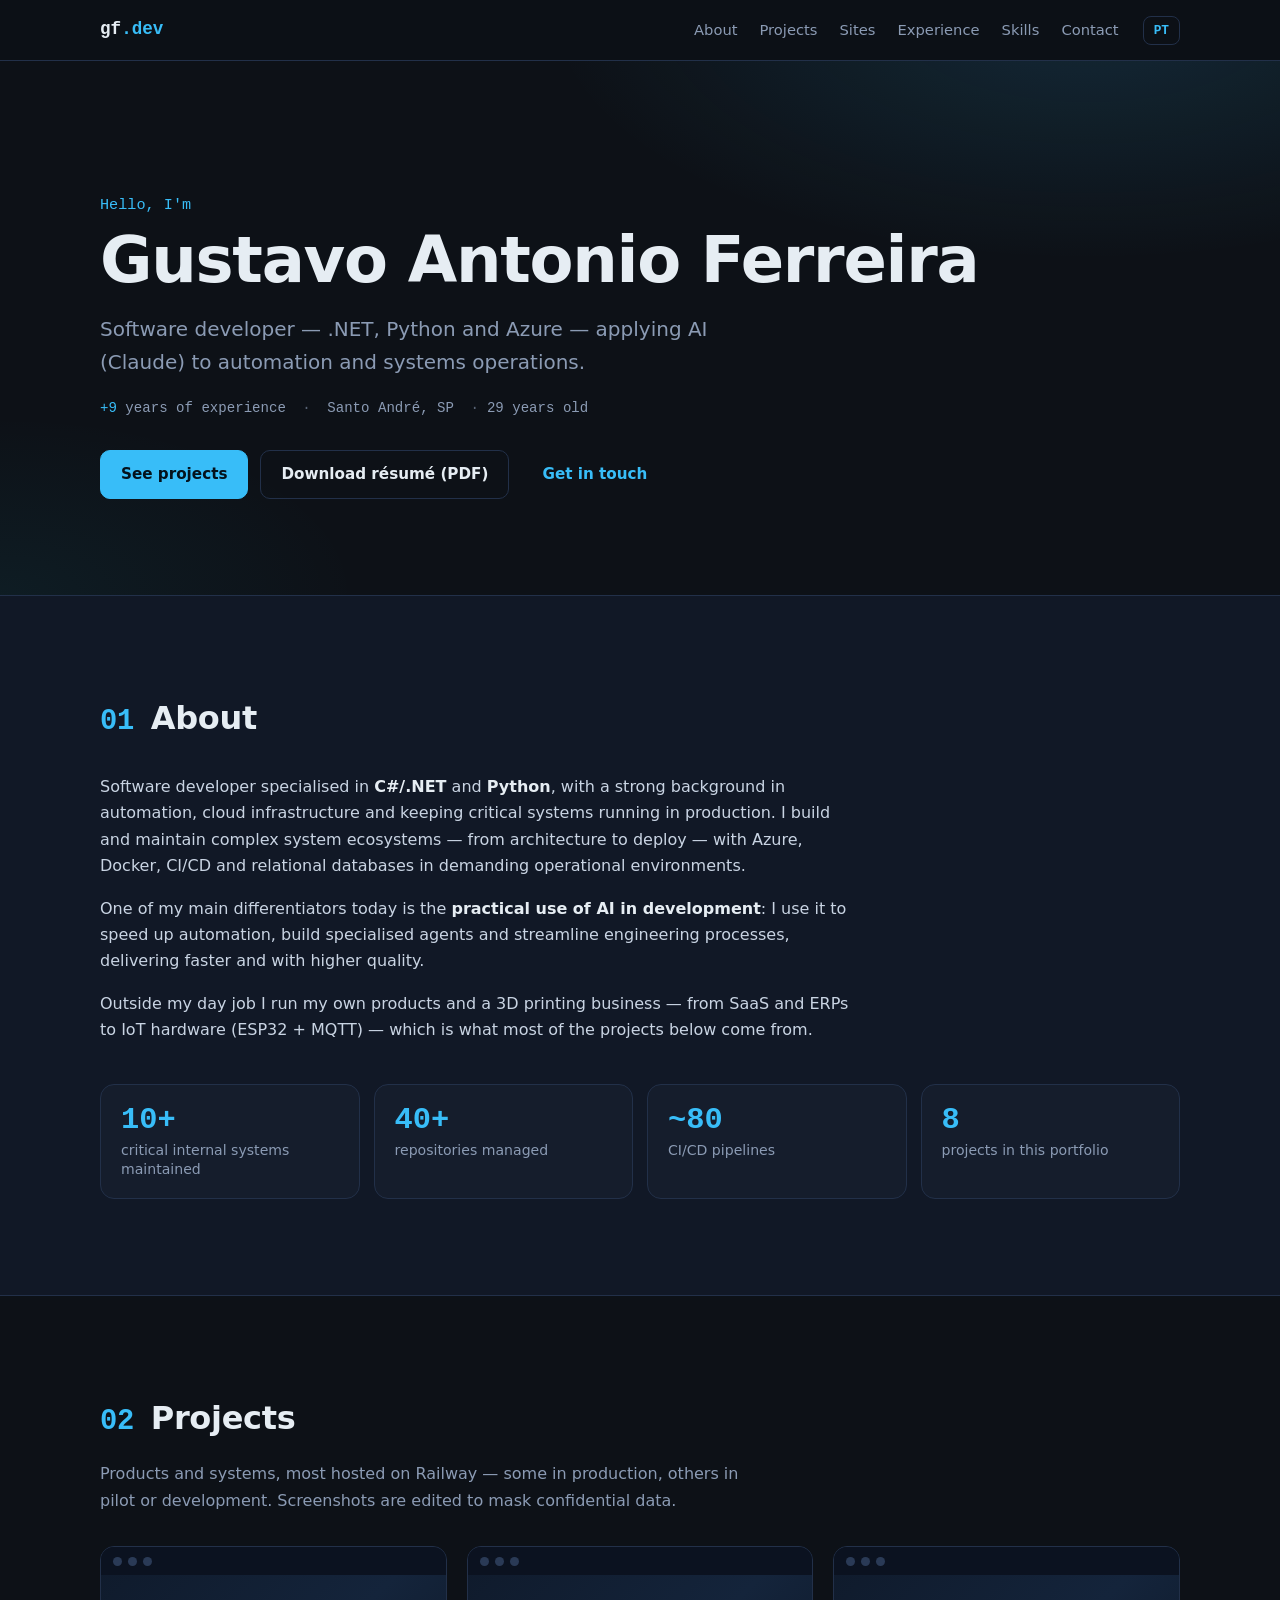
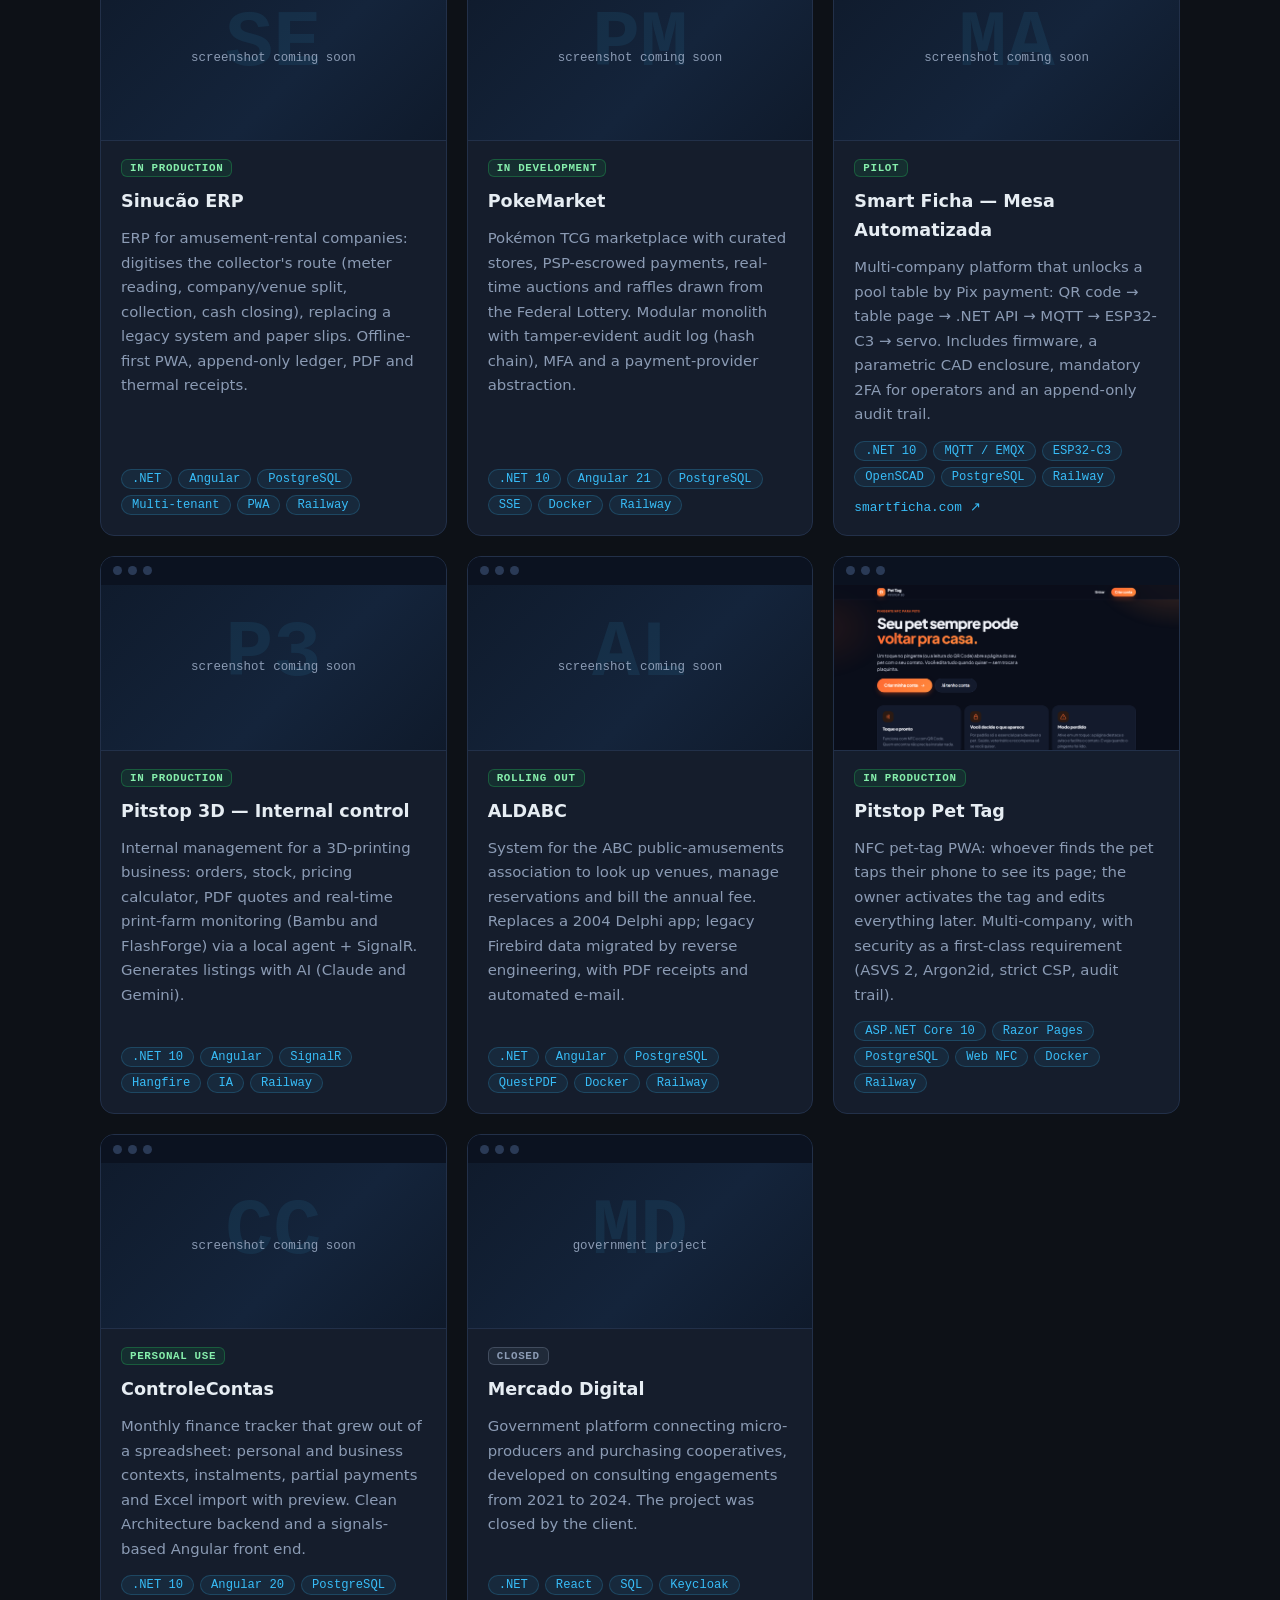
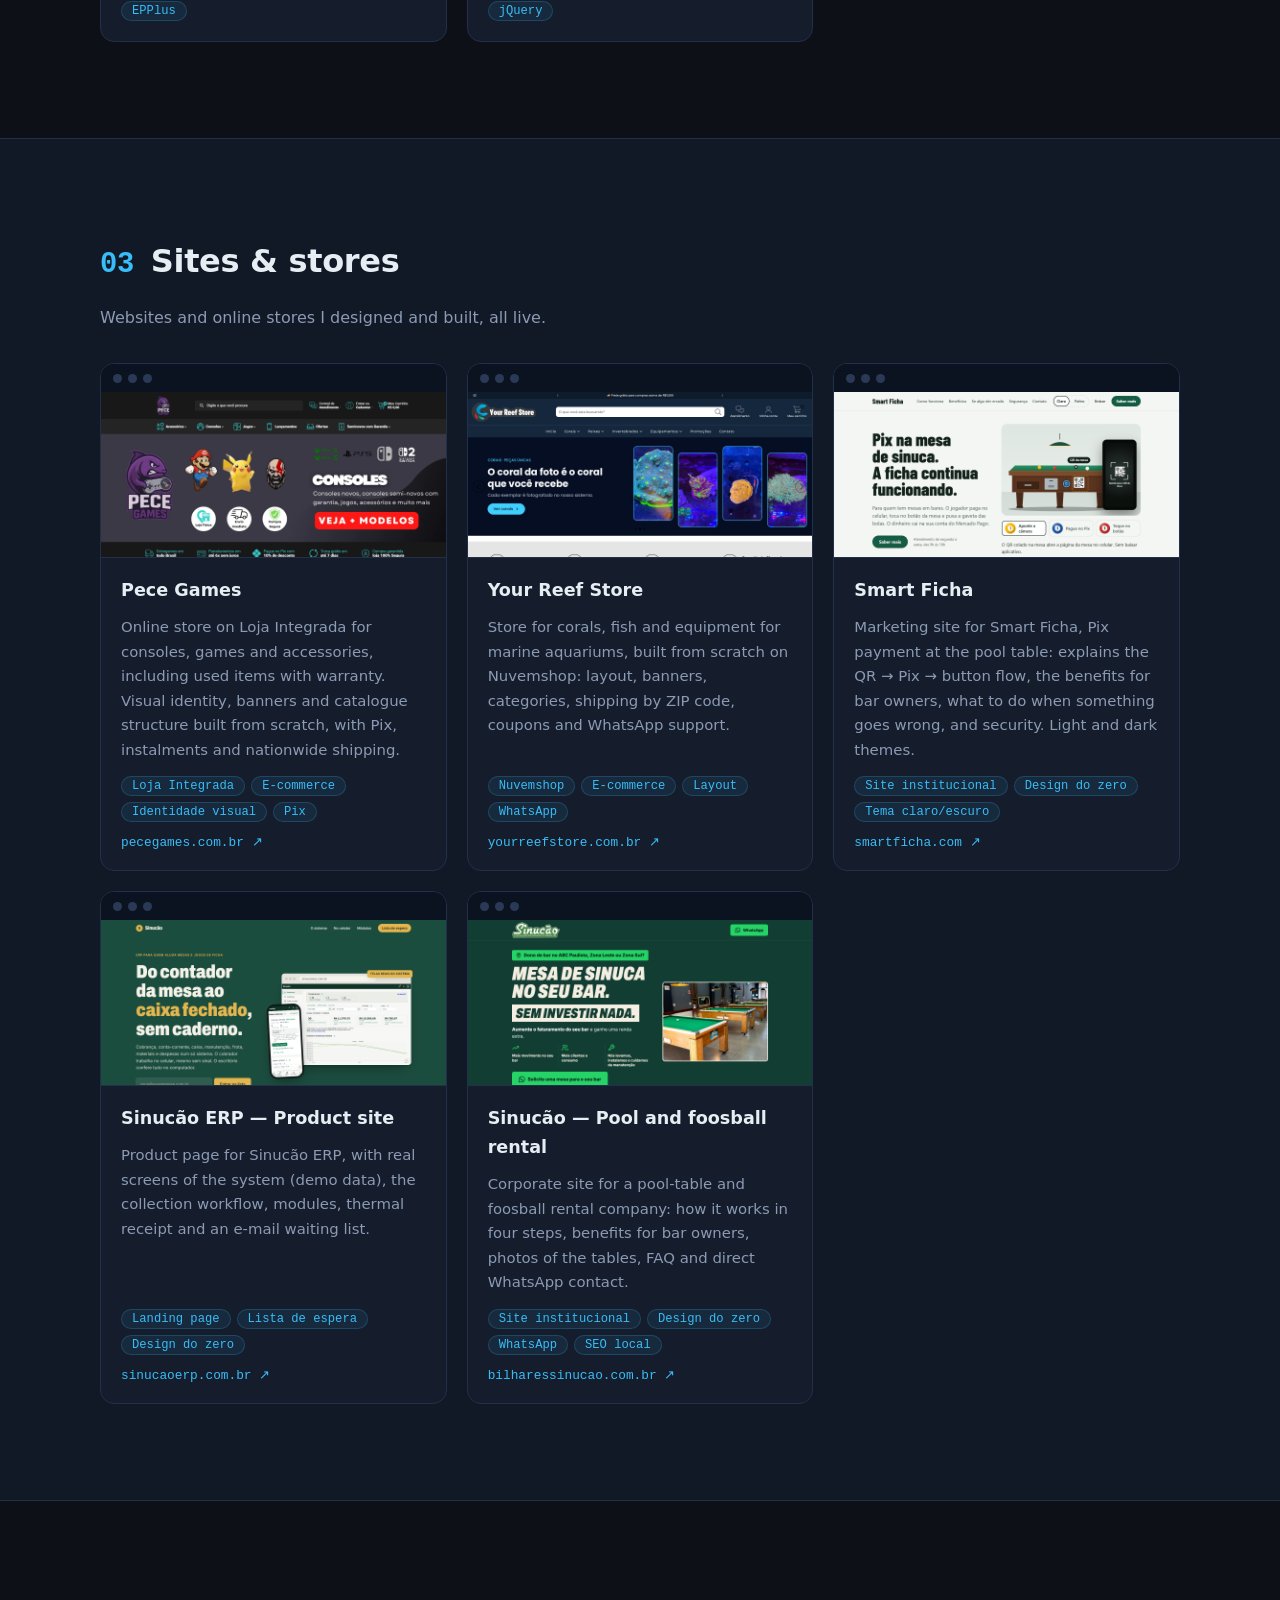
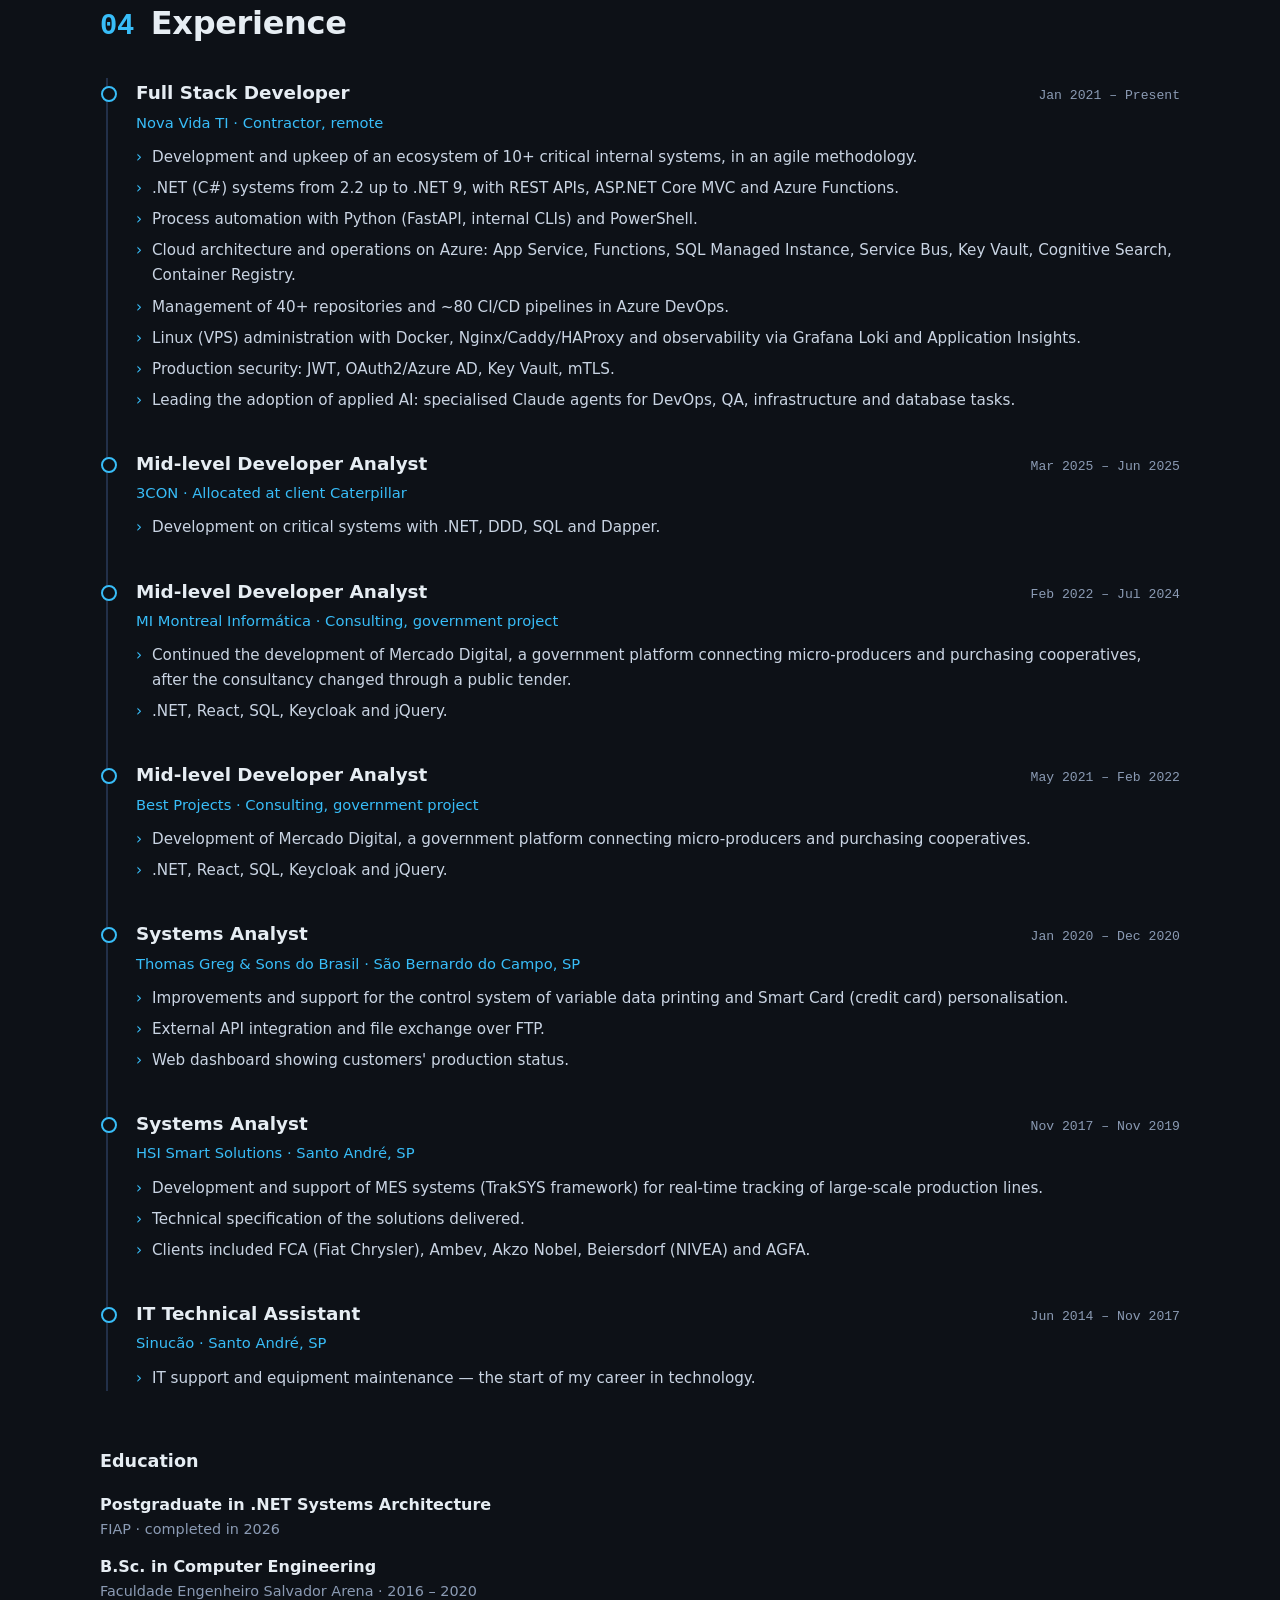
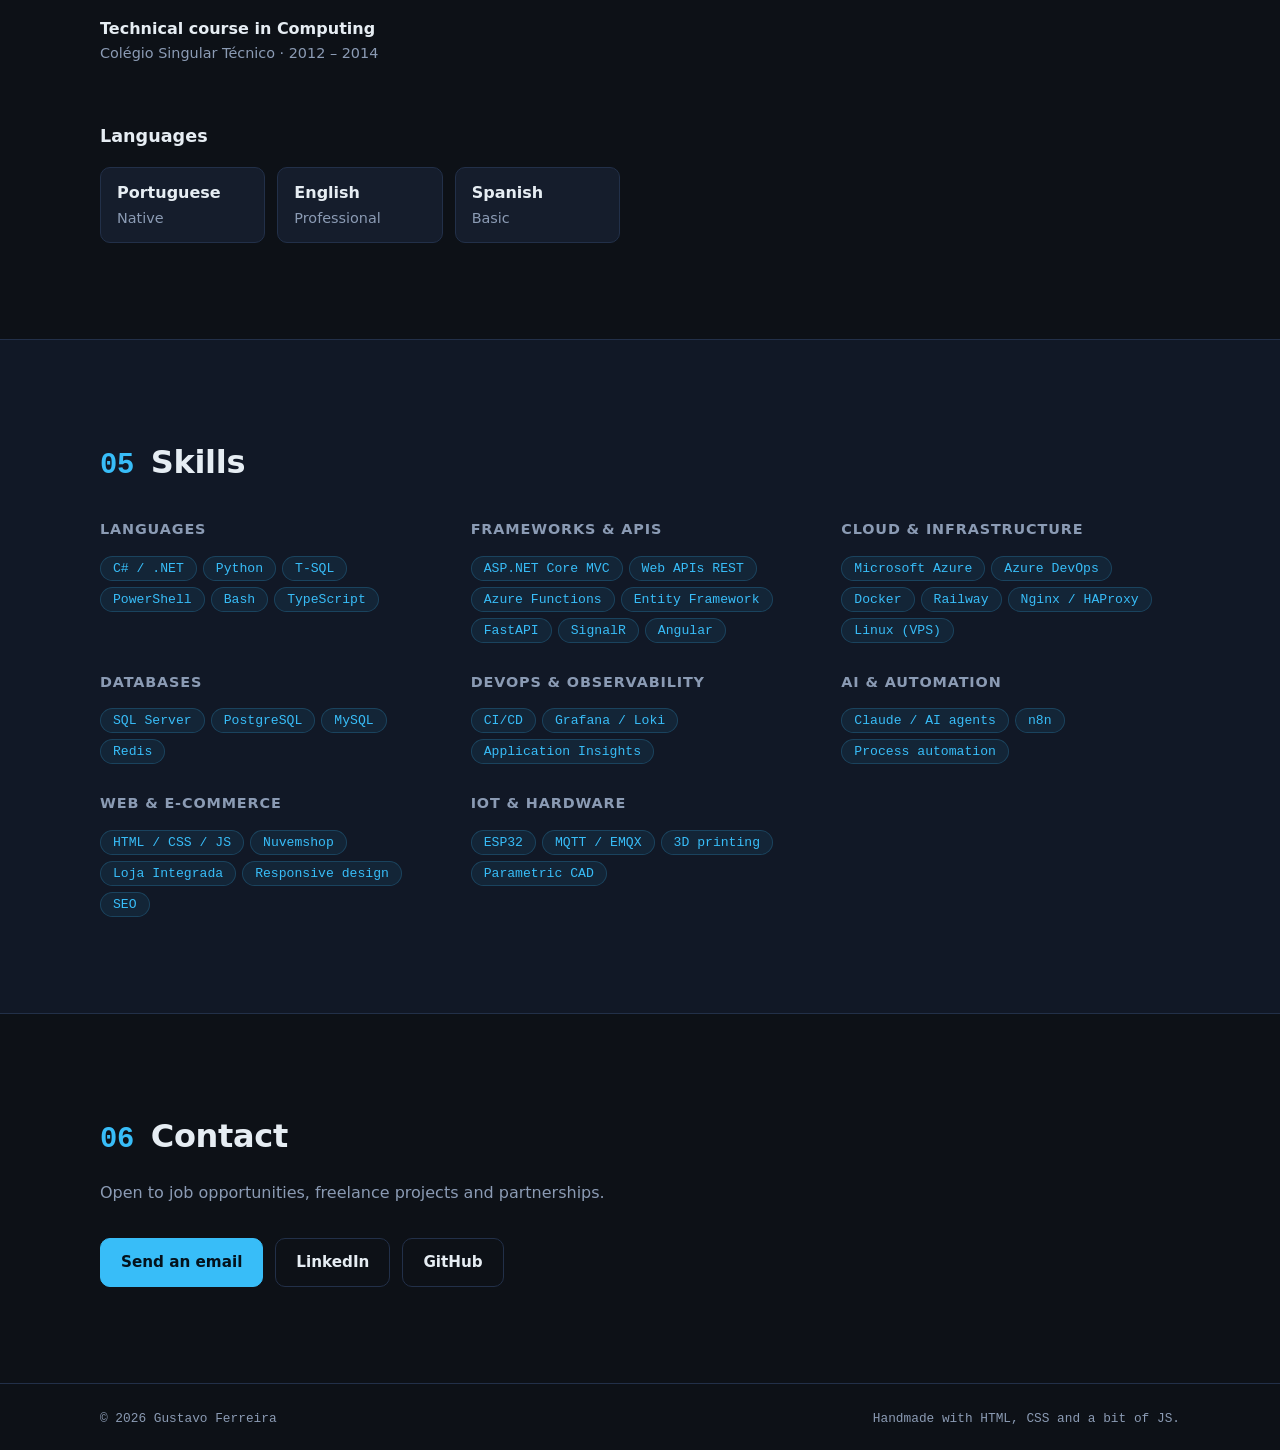
==== index.html @ bd2e569a "Site de portfólio e currículo (PT/EN) Single page estática (HTML+CSS+JS) com projetos, sites, experi" ====
<!doctype html>
<html lang="pt-BR">
<head>
  <meta charset="utf-8">
  <meta name="viewport" content="width=device-width, initial-scale=1">
  <title>Gustavo Ferreira — Desenvolvedor de Software</title>
  <meta name="description" content="Portfólio e currículo de Gustavo Ferreira, desenvolvedor de software .NET, Python e Azure, com IA aplicada à automação e operação de sistemas.">
  <meta property="og:title" content="Gustavo Ferreira — Desenvolvedor de Software">
  <meta property="og:description" content="Portfólio e currículo: .NET, Python, Azure e IA aplicada à automação.">
  <meta property="og:type" content="website">
  <meta name="theme-color" content="#0d1117">
  <link rel="icon" href="data:image/svg+xml,%3Csvg xmlns='http://www.w3.org/2000/svg' viewBox='0 0 64 64'%3E%3Crect width='64' height='64' rx='14' fill='%230d1117'/%3E%3Ctext x='32' y='43' font-family='monospace' font-size='30' font-weight='700' text-anchor='middle' fill='%2338bdf8'%3EGF%3C/text%3E%3C/svg%3E">
  <link rel="stylesheet" href="css/style.css">
</head>
<body>

<header class="nav">
  <div class="wrap nav__in">
    <a class="brand" href="#topo" aria-label="Gustavo Ferreira">gf<span>.dev</span></a>
    <nav class="nav__links" aria-label="Seções">
      <a href="#sobre" data-en="About">Sobre</a>
      <a href="#projetos" data-en="Projects">Projetos</a>
      <a href="#sites" data-en="Sites">Sites</a>
      <a href="#experiencia" data-en="Experience">Experiência</a>
      <a href="#skills">Skills</a>
      <a href="#contato" data-en="Contact">Contato</a>
    </nav>
    <button class="lang" id="langBtn" type="button" aria-label="Mudar idioma / Change language">EN</button>
  </div>
</header>

<main id="topo">

  <!-- HERO -->
  <section class="hero">
    <div class="wrap hero__in">
      <p class="eyebrow mono" data-en="Hello, I'm">Olá, eu sou</p>
      <h1>Gustavo Antonio Ferreira</h1>
      <p class="hero__role" data-en="Software developer — .NET, Python and Azure — applying AI (Claude) to automation and systems operations.">
        Desenvolvedor de software — .NET, Python e Azure — aplicando IA (Claude) em automação e operação de sistemas.
      </p>
      <p class="hero__meta mono">
        <span id="years">+9</span> <span data-en="years of experience">anos de experiência</span>
        <i>·</i> Santo André, SP
        <i class="age-sep" hidden>·</i><span id="age" hidden></span>
      </p>
      <div class="cta">
        <a class="btn btn--primary" href="#projetos" data-en="See projects">Ver projetos</a>
        <a class="btn" id="cvBtn" href="assets/cv/Curriculo_Gustavo_Ferreira.pdf" download data-en="Download résumé (PDF)">Baixar currículo (PDF)</a>
        <a class="btn btn--ghost" href="#contato" data-en="Get in touch">Falar comigo</a>
      </div>
    </div>
  </section>

  <!-- SOBRE -->
  <section id="sobre" class="sec">
    <div class="wrap">
      <h2><span class="mono">01</span> <span data-en="About">Sobre</span></h2>
      <div class="about">
        <p data-en-html="Software developer specialised in <strong>C#/.NET</strong> and <strong>Python</strong>, with a strong background in automation, cloud infrastructure and keeping critical systems running in production. I build and maintain complex system ecosystems — from architecture to deploy — with Azure, Docker, CI/CD and relational databases in demanding operational environments.">
          Desenvolvedor de software especializado em <strong>C#/.NET</strong> e <strong>Python</strong>, com forte atuação em automação, infraestrutura cloud e sustentação de sistemas críticos em produção. Construo e mantenho ecossistemas complexos de sistemas — da arquitetura ao deploy — com Azure, Docker, CI/CD e bancos relacionais em ambientes de alta exigência operacional.
        </p>
        <p data-en-html="One of my main differentiators today is the <strong>practical use of AI in development</strong>: I use it to speed up automation, build specialised agents and streamline engineering processes, delivering faster and with higher quality.">
          Um dos meus principais diferenciais hoje é a <strong>aplicação prática de IA no desenvolvimento</strong>: uso para acelerar automações, criar agentes especializados e otimizar processos de engenharia, entregando mais rápido e com mais qualidade.
        </p>
        <p data-en-html="Outside my day job I run my own products and a 3D printing business — from SaaS and ERPs to IoT hardware (ESP32 + MQTT) — which is what most of the projects below come from.">
          Fora do trabalho, toco produtos próprios e um negócio de impressão 3D — de SaaS e ERPs a hardware IoT (ESP32 + MQTT) — e é daí que vem a maior parte dos projetos abaixo.
        </p>
      </div>
      <ul class="stats">
        <li><b>10+</b><span data-en="critical internal systems maintained">sistemas internos críticos mantidos</span></li>
        <li><b>40+</b><span data-en="repositories managed">repositórios gerenciados</span></li>
        <li><b>~80</b><span data-en="CI/CD pipelines">pipelines de CI/CD</span></li>
        <li><b>8</b><span data-en="projects in this portfolio">projetos neste portfólio</span></li>
      </ul>
    </div>
  </section>

  <!-- PROJETOS -->
  <section id="projetos" class="sec">
    <div class="wrap">
      <h2><span class="mono">02</span> <span data-en="Projects">Projetos</span></h2>
      <p class="lead" data-en="Products and systems, most hosted on Railway — some in production, others in pilot or development. Screenshots are edited to mask confidential data.">Produtos e sistemas, a maioria hospedada no Railway — alguns em produção, outros em piloto ou desenvolvimento. Os prints são editados para mascarar informações confidenciais.</p>

      <div class="grid">

        <article class="card" data-project="se">
          <div class="shot" data-initials="SE"><span class="shot__bar"><i></i><i></i><i></i></span><em data-en="screenshot coming soon">print em breve</em></div>
          <div class="card__body">
            <span class="badge" data-en="In production">Produção</span>
            <h3>Sinucão ERP</h3>
            <p data-en="ERP for amusement-rental companies: digitises the collector&#x27;s route (meter reading, company/venue split, collection, cash closing), replacing a legacy system and paper slips. Offline-first PWA, append-only ledger, PDF and thermal receipts.">ERP para empresas de locação de diversões públicas: informatiza a rota do cobrador (leitura do contador, divisão empresa/bar, cobrança, fechamento de caixa) e substitui um sistema legado e a ficha de papel. PWA offline-first, conta-corrente append-only, recibos em PDF e térmica.</p>
            <ul class="tags"><li>.NET</li><li>Angular</li><li>PostgreSQL</li><li>Multi-tenant</li><li>PWA</li><li>Railway</li></ul>
          </div>
        </article>

        <article class="card" data-project="pm">
          <div class="shot" data-initials="PM"><span class="shot__bar"><i></i><i></i><i></i></span><em data-en="screenshot coming soon">print em breve</em></div>
          <div class="card__body">
            <span class="badge" data-en="In development">Em desenvolvimento</span>
            <h3>PokeMarket</h3>
            <p data-en="Pokémon TCG marketplace with curated stores, PSP-escrowed payments, real-time auctions and raffles drawn from the Federal Lottery. Modular monolith with tamper-evident audit log (hash chain), MFA and a payment-provider abstraction.">Marketplace de Pokémon TCG com lojas curadas, pagamento custodiado no PSP, leilões em tempo real e sorteios apurados pela Loteria Federal. Monólito modular com auditoria imutável (cadeia de hash), MFA e pagamento atrás de abstração de provedor.</p>
            <ul class="tags"><li>.NET 10</li><li>Angular 21</li><li>PostgreSQL</li><li>SSE</li><li>Docker</li><li>Railway</li></ul>
          </div>
        </article>

        <article class="card" data-project="ma">
          <div class="shot" data-initials="MA"><span class="shot__bar"><i></i><i></i><i></i></span><em data-en="screenshot coming soon">print em breve</em></div>
          <div class="card__body">
            <span class="badge" data-en="Pilot">Piloto</span>
            <h3>Smart Ficha — Mesa Automatizada</h3>
            <p data-en="Multi-company platform that unlocks a pool table by Pix payment: QR code → table page → .NET API → MQTT → ESP32-C3 → servo. Includes firmware, a parametric CAD enclosure, mandatory 2FA for operators and an append-only audit trail.">Plataforma multiempresa que libera mesa de sinuca por Pix: QR code → página da mesa → API .NET → MQTT → ESP32-C3 → servo. Inclui firmware, caixa paramétrica projetada em CAD, 2FA obrigatório para operadores e auditoria append-only.</p>
            <ul class="tags"><li>.NET 10</li><li>MQTT / EMQX</li><li>ESP32-C3</li><li>OpenSCAD</li><li>PostgreSQL</li><li>Railway</li></ul>
            <a class="card__link" href="https://www.smartficha.com" target="_blank" rel="noopener">smartficha.com ↗</a>
          </div>
        </article>

        <article class="card" data-project="p3">
          <div class="shot" data-initials="P3"><span class="shot__bar"><i></i><i></i><i></i></span><em data-en="screenshot coming soon">print em breve</em></div>
          <div class="card__body">
            <span class="badge" data-en="In production">Produção</span>
            <h3>Pitstop 3D — <span data-en="Internal control">Controle interno</span></h3>
            <p data-en="Internal management for a 3D-printing business: orders, stock, pricing calculator, PDF quotes and real-time print-farm monitoring (Bambu and FlashForge) via a local agent + SignalR. Generates listings with AI (Claude and Gemini).">Gestão interna de um negócio de impressão 3D: pedidos, estoque, calculadora de preço, orçamentos em PDF e monitoramento em tempo real da farm de impressoras (Bambu e FlashForge) por agente local + SignalR. Gera anúncios com IA (Claude e Gemini).</p>
            <ul class="tags"><li>.NET 10</li><li>Angular</li><li>SignalR</li><li>Hangfire</li><li>IA</li><li>Railway</li></ul>
          </div>
        </article>

        <article class="card" data-project="al">
          <div class="shot" data-initials="AL"><span class="shot__bar"><i></i><i></i><i></i></span><em data-en="screenshot coming soon">print em breve</em></div>
          <div class="card__body">
            <span class="badge" data-en="Rolling out">Em implantação</span>
            <h3>ALDABC</h3>
            <p data-en="System for the ABC public-amusements association to look up venues, manage reservations and bill the annual fee. Replaces a 2004 Delphi app; legacy Firebird data migrated by reverse engineering, with PDF receipts and automated e-mail.">Sistema da Associação de Diversões Públicas do ABC para consultar pontos, controlar reservas e cobrar a taxa anual. Substitui um app Delphi de 2004; migrou a base legada (Firebird) por engenharia reversa, com recibos em PDF e e-mail automático.</p>
            <ul class="tags"><li>.NET</li><li>Angular</li><li>PostgreSQL</li><li>QuestPDF</li><li>Docker</li><li>Railway</li></ul>
          </div>
        </article>

        <article class="card" data-project="pt">
          <div class="shot" data-initials="PT"><span class="shot__bar"><i></i><i></i><i></i></span><img src="assets/projects/pet-tag.png" alt="Página inicial do Pitstop Pet Tag" loading="lazy"></div>
          <div class="card__body">
            <span class="badge" data-en="In production">Produção</span>
            <h3>Pitstop Pet Tag</h3>
            <p data-en="NFC pet-tag PWA: whoever finds the pet taps their phone to see its page; the owner activates the tag and edits everything later. Multi-company, with security as a first-class requirement (ASVS 2, Argon2id, strict CSP, audit trail).">PWA de pingentes NFC para pets: quem encontra o animal aproxima o celular e vê a página do pet; o tutor ativa a tag e edita tudo depois. Multiempresa, com segurança como requisito de primeira classe (ASVS 2, Argon2id, CSP estrita, auditoria).</p>
            <ul class="tags"><li>ASP.NET Core 10</li><li>Razor Pages</li><li>PostgreSQL</li><li>Web NFC</li><li>Docker</li><li>Railway</li></ul>
          </div>
        </article>

        <article class="card" data-project="cc">
          <div class="shot" data-initials="CC"><span class="shot__bar"><i></i><i></i><i></i></span><em data-en="screenshot coming soon">print em breve</em></div>
          <div class="card__body">
            <span class="badge" data-en="Personal use">Uso pessoal</span>
            <h3>ControleContas</h3>
            <p data-en="Monthly finance tracker that grew out of a spreadsheet: personal and business contexts, instalments, partial payments and Excel import with preview. Clean Architecture backend and a signals-based Angular front end.">Controle financeiro mensal nascido de uma planilha: contextos pessoal e empresa, parcelamentos, pagamento parcial e importação de Excel com prévia. Clean Architecture no backend e Angular com signals no front.</p>
            <ul class="tags"><li>.NET 10</li><li>Angular 20</li><li>PostgreSQL</li><li>EPPlus</li></ul>
          </div>
        </article>

        <article class="card" data-project="md">
          <div class="shot" data-initials="MD"><span class="shot__bar"><i></i><i></i><i></i></span><em data-en="government project">projeto de governo</em></div>
          <div class="card__body">
            <span class="badge badge--off" data-en="Closed">Encerrado</span>
            <h3>Mercado Digital</h3>
            <p data-en="Government platform connecting micro-producers and purchasing cooperatives, developed on consulting engagements from 2021 to 2024. The project was closed by the client.">Plataforma de governo que conecta microprodutores a cooperativas de compra, desenvolvida em consultoria entre 2021 e 2024. Projeto encerrado pelo contratante.</p>
            <ul class="tags"><li>.NET</li><li>React</li><li>SQL</li><li>Keycloak</li><li>jQuery</li></ul>
          </div>
        </article>

      </div>
    </div>
  </section>

  <!-- SITES -->
  <section id="sites" class="sec">
    <div class="wrap">
      <h2><span class="mono">03</span> <span data-en="Sites &amp; stores">Sites e lojas</span></h2>
      <p class="lead" data-en="Websites and online stores I designed and built, all live.">Sites institucionais e lojas virtuais que desenhei e construí, todos no ar.</p>

      <div class="grid">

        <article class="card">
          <a class="shot" href="https://www.pecegames.com.br" target="_blank" rel="noopener" data-initials="PG" aria-label="Pece Games"><span class="shot__bar"><i></i><i></i><i></i></span><img src="assets/projects/site-pecegames.png" alt="Página inicial da loja Pece Games" loading="lazy"></a>
          <div class="card__body">
            <h3>Pece Games</h3>
            <p data-en="Online store on Loja Integrada for consoles, games and accessories, including used items with warranty. Visual identity, banners and catalogue structure built from scratch, with Pix, instalments and nationwide shipping.">Loja virtual na Loja Integrada, de consoles, jogos e acessórios, com seminovos com garantia. Identidade visual, banners e estrutura de catálogo criados do zero, com Pix, parcelamento e frete para todo o Brasil.</p>
            <ul class="tags"><li>Loja Integrada</li><li>E-commerce</li><li>Identidade visual</li><li>Pix</li></ul>
            <a class="card__link" href="https://www.pecegames.com.br" target="_blank" rel="noopener">pecegames.com.br ↗</a>
          </div>
        </article>

        <article class="card">
          <a class="shot" href="https://yourreefstore.com.br" target="_blank" rel="noopener" data-initials="YR" aria-label="Your Reef Store"><span class="shot__bar"><i></i><i></i><i></i></span><img src="assets/projects/site-yourreef.png" alt="Página inicial da loja Your Reef Store" loading="lazy"></a>
          <div class="card__body">
            <h3>Your Reef Store</h3>
            <p data-en="Store for corals, fish and equipment for marine aquariums, built from scratch on Nuvemshop: layout, banners, categories, shipping by ZIP code, coupons and WhatsApp support.">Loja de corais, peixes e equipamentos para aquários marinhos, criada do zero na Nuvemshop: layout, banners, categorias, frete por CEP, cupons e atendimento por WhatsApp.</p>
            <ul class="tags"><li>Nuvemshop</li><li>E-commerce</li><li>Layout</li><li>WhatsApp</li></ul>
            <a class="card__link" href="https://yourreefstore.com.br" target="_blank" rel="noopener">yourreefstore.com.br ↗</a>
          </div>
        </article>

        <article class="card">
          <a class="shot" href="https://www.smartficha.com" target="_blank" rel="noopener" data-initials="SM" aria-label="Smart Ficha"><span class="shot__bar"><i></i><i></i><i></i></span><img src="assets/projects/site-smartficha.png" alt="Página inicial do site Smart Ficha" loading="lazy"></a>
          <div class="card__body">
            <h3>Smart Ficha</h3>
            <p data-en="Marketing site for Smart Ficha, Pix payment at the pool table: explains the QR → Pix → button flow, the benefits for bar owners, what to do when something goes wrong, and security. Light and dark themes.">Site institucional do Smart Ficha, o Pix na mesa de sinuca: explica o fluxo QR → Pix → botão, os benefícios para o dono do bar, o que fazer se algo der errado e a segurança. Com tema claro e escuro.</p>
            <ul class="tags"><li>Site institucional</li><li>Design do zero</li><li>Tema claro/escuro</li></ul>
            <a class="card__link" href="https://www.smartficha.com" target="_blank" rel="noopener">smartficha.com ↗</a>
          </div>
        </article>

        <article class="card">
          <a class="shot" href="https://www.sinucaoerp.com.br" target="_blank" rel="noopener" data-initials="SE" aria-label="Sinucão ERP"><span class="shot__bar"><i></i><i></i><i></i></span><img src="assets/projects/site-sinucaoerp.png" alt="Página inicial do site do Sinucão ERP" loading="lazy"></a>
          <div class="card__body">
            <h3>Sinucão ERP — <span data-en="Product site">Site do produto</span></h3>
            <p data-en="Product page for Sinucão ERP, with real screens of the system (demo data), the collection workflow, modules, thermal receipt and an e-mail waiting list.">Página de apresentação do Sinucão ERP, com telas reais do sistema (dados de demonstração), a jornada da cobrança, módulos, recibo em bobina e lista de espera por e-mail.</p>
            <ul class="tags"><li>Landing page</li><li>Lista de espera</li><li>Design do zero</li></ul>
            <a class="card__link" href="https://www.sinucaoerp.com.br" target="_blank" rel="noopener">sinucaoerp.com.br ↗</a>
          </div>
        </article>

        <article class="card">
          <a class="shot" href="https://www.bilharessinucao.com.br" target="_blank" rel="noopener" data-initials="BS" aria-label="Sinucão"><span class="shot__bar"><i></i><i></i><i></i></span><img src="assets/projects/site-bilhares.png" alt="Página inicial do site da Sinucão, locação de mesas" loading="lazy"></a>
          <div class="card__body">
            <h3>Sinucão — <span data-en="Pool and foosball rental">Locação de bilhar e pebolim</span></h3>
            <p data-en="Corporate site for a pool-table and foosball rental company: how it works in four steps, benefits for bar owners, photos of the tables, FAQ and direct WhatsApp contact.">Site institucional da empresa de locação de mesas de sinuca e pebolim: como funciona em quatro passos, benefícios para o dono do bar, fotos das mesas, FAQ e contato direto por WhatsApp.</p>
            <ul class="tags"><li>Site institucional</li><li>Design do zero</li><li>WhatsApp</li><li>SEO local</li></ul>
            <a class="card__link" href="https://www.bilharessinucao.com.br" target="_blank" rel="noopener">bilharessinucao.com.br ↗</a>
          </div>
        </article>

      </div>
    </div>
  </section>

  <!-- EXPERIÊNCIA -->
  <section id="experiencia" class="sec">
    <div class="wrap">
      <h2><span class="mono">04</span> <span data-en="Experience">Experiência</span></h2>

      <ol class="timeline">
        <li>
          <div class="tl__head">
            <h3 data-en="Full Stack Developer">Desenvolvedor Full Stack</h3>
            <span class="mono tl__date" data-en="Jan 2021 – Present">Jan 2021 – Atual</span>
          </div>
          <p class="tl__org">Nova Vida TI · <span data-en="Contractor, remote">Prestação de serviços, remoto</span></p>
          <ul>
            <li data-en="Development and upkeep of an ecosystem of 10+ critical internal systems, in an agile methodology.">Desenvolvimento e sustentação de um ecossistema com mais de 10 sistemas internos críticos, em metodologia ágil.</li>
            <li data-en=".NET (C#) systems from 2.2 up to .NET 9, with REST APIs, ASP.NET Core MVC and Azure Functions.">Sistemas em .NET (C#), da versão 2.2 até .NET 9, com APIs REST, ASP.NET Core MVC e Azure Functions.</li>
            <li data-en="Process automation with Python (FastAPI, internal CLIs) and PowerShell.">Automação de processos com Python (FastAPI, CLIs internas) e PowerShell.</li>
            <li data-en="Cloud architecture and operations on Azure: App Service, Functions, SQL Managed Instance, Service Bus, Key Vault, Cognitive Search, Container Registry.">Arquitetura e operação de infraestrutura em nuvem (Azure): App Service, Functions, SQL Managed Instance, Service Bus, Key Vault, Cognitive Search, Container Registry.</li>
            <li data-en="Management of 40+ repositories and ~80 CI/CD pipelines in Azure DevOps.">Gestão de mais de 40 repositórios e cerca de 80 pipelines de CI/CD no Azure DevOps.</li>
            <li data-en="Linux (VPS) administration with Docker, Nginx/Caddy/HAProxy and observability via Grafana Loki and Application Insights.">Administração de servidores Linux (VPS) com Docker, Nginx/Caddy/HAProxy e observabilidade via Grafana Loki e Application Insights.</li>
            <li data-en="Production security: JWT, OAuth2/Azure AD, Key Vault, mTLS.">Segurança em produção: JWT, OAuth2/Azure AD, Key Vault, mTLS.</li>
            <li data-en="Leading the adoption of applied AI: specialised Claude agents for DevOps, QA, infrastructure and database tasks.">Liderança na adoção de IA aplicada à operação: agentes especializados (Claude) para tarefas de DevOps, QA, infraestrutura e banco de dados.</li>
          </ul>
        </li>

        <li>
          <div class="tl__head">
            <h3 data-en="Mid-level Developer Analyst">Analista Desenvolvedor Pleno</h3>
            <span class="mono tl__date" data-en="Mar 2025 – Jun 2025">Mar 2025 – Jun 2025</span>
          </div>
          <p class="tl__org">3CON · <span data-en="Allocated at client Caterpillar">Alocado no cliente Caterpillar</span></p>
          <ul>
            <li data-en="Development on critical systems with .NET, DDD, SQL and Dapper.">Desenvolvimento em sistemas críticos com .NET, DDD, SQL e Dapper.</li>
          </ul>
        </li>

        <li>
          <div class="tl__head">
            <h3 data-en="Mid-level Developer Analyst">Analista Desenvolvedor Pleno</h3>
            <span class="mono tl__date" data-en="Feb 2022 – Jul 2024">Fev 2022 – Jul 2024</span>
          </div>
          <p class="tl__org">MI Montreal Informática · <span data-en="Consulting, government project">Consultoria, projeto de governo</span></p>
          <ul>
            <li data-en="Continued the development of Mercado Digital, a government platform connecting micro-producers and purchasing cooperatives, after the consultancy changed through a public tender.">Continuidade do desenvolvimento do Mercado Digital, plataforma de governo que conecta microprodutores a cooperativas de compra, após a troca de consultoria por licitação.</li>
            <li data-en=".NET, React, SQL, Keycloak and jQuery.">.NET, React, SQL, Keycloak e jQuery.</li>
          </ul>
        </li>

        <li>
          <div class="tl__head">
            <h3 data-en="Mid-level Developer Analyst">Analista Desenvolvedor Pleno</h3>
            <span class="mono tl__date" data-en="May 2021 – Feb 2022">Mai 2021 – Fev 2022</span>
          </div>
          <p class="tl__org">Best Projects · <span data-en="Consulting, government project">Consultoria, projeto de governo</span></p>
          <ul>
            <li data-en="Development of Mercado Digital, a government platform connecting micro-producers and purchasing cooperatives.">Desenvolvimento do Mercado Digital, plataforma de governo que conecta microprodutores a cooperativas de compra.</li>
            <li data-en=".NET, React, SQL, Keycloak and jQuery.">.NET, React, SQL, Keycloak e jQuery.</li>
          </ul>
        </li>

        <li>
          <div class="tl__head">
            <h3 data-en="Systems Analyst">Analista de Sistemas</h3>
            <span class="mono tl__date" data-en="Jan 2020 – Dec 2020">Jan 2020 – Dez 2020</span>
          </div>
          <p class="tl__org">Thomas Greg &amp; Sons do Brasil · São Bernardo do Campo, SP</p>
          <ul>
            <li data-en="Improvements and support for the control system of variable data printing and Smart Card (credit card) personalisation.">Melhorias e suporte ao sistema de controle de impressão de dados variáveis e gravação de Smart Cards (cartões de crédito).</li>
            <li data-en="External API integration and file exchange over FTP.">Integração com API externa e troca de arquivos via FTP.</li>
            <li data-en="Web dashboard showing customers' production status.">Dashboard web com o status de produção dos clientes.</li>
          </ul>
        </li>

        <li>
          <div class="tl__head">
            <h3 data-en="Systems Analyst">Analista de Sistemas</h3>
            <span class="mono tl__date" data-en="Nov 2017 – Nov 2019">Nov 2017 – Nov 2019</span>
          </div>
          <p class="tl__org">HSI Smart Solutions · Santo André, SP</p>
          <ul>
            <li data-en="Development and support of MES systems (TrakSYS framework) for real-time tracking of large-scale production lines.">Desenvolvimento e suporte de sistemas MES (framework TrakSYS) para acompanhamento em tempo real de linhas de produção em grande escala.</li>
            <li data-en="Technical specification of the solutions delivered.">Especificação técnica das soluções desenvolvidas.</li>
            <li data-en="Clients included FCA (Fiat Chrysler), Ambev, Akzo Nobel, Beiersdorf (NIVEA) and AGFA.">Clientes como FCA (Fiat Chrysler), Ambev, Akzo Nobel, Beiersdorf (NIVEA) e AGFA.</li>
          </ul>
        </li>

        <li>
          <div class="tl__head">
            <h3 data-en="IT Technical Assistant">Auxiliar Técnico de Informática</h3>
            <span class="mono tl__date" data-en="Jun 2014 – Nov 2017">Jun 2014 – Nov 2017</span>
          </div>
          <p class="tl__org">Sinucão · Santo André, SP</p>
          <ul>
            <li data-en="IT support and equipment maintenance — the start of my career in technology.">Suporte técnico e manutenção de equipamentos de informática — o início da minha trajetória em tecnologia.</li>
          </ul>
        </li>
      </ol>

      <h3 class="sub" data-en="Education">Formação</h3>
      <ul class="edu">
        <li><b data-en="Postgraduate in .NET Systems Architecture">Pós-graduação em Arquitetura de Sistemas .NET</b><span>FIAP · <span data-en="completed in 2026">concluída em 2026</span></span></li>
        <li><b data-en="B.Sc. in Computer Engineering">Bacharelado em Engenharia de Computação</b><span>Faculdade Engenheiro Salvador Arena · 2016 – 2020</span></li>
        <li><b data-en="Technical course in Computing">Curso Profissionalizante em Informática</b><span>Colégio Singular Técnico · 2012 – 2014</span></li>
      </ul>

      <h3 class="sub" data-en="Languages">Idiomas</h3>
      <ul class="langs">
        <li><b data-en="Portuguese">Português</b><span data-en="Native">Nativo</span></li>
        <li><b data-en="English">Inglês</b><span data-en="Professional">Profissional</span></li>
        <li><b data-en="Spanish">Espanhol</b><span data-en="Basic">Básico</span></li>
      </ul>
    </div>
  </section>

  <!-- SKILLS -->
  <section id="skills" class="sec">
    <div class="wrap">
      <h2><span class="mono">05</span> Skills</h2>
      <div class="skills">
        <div><h3 data-en="Languages">Linguagens</h3><ul class="tags"><li>C# / .NET</li><li>Python</li><li>T-SQL</li><li>PowerShell</li><li>Bash</li><li>TypeScript</li></ul></div>
        <div><h3>Frameworks &amp; APIs</h3><ul class="tags"><li>ASP.NET Core MVC</li><li>Web APIs REST</li><li>Azure Functions</li><li>Entity Framework</li><li>FastAPI</li><li>SignalR</li><li>Angular</li></ul></div>
        <div><h3>Cloud &amp; <span data-en="Infrastructure">Infraestrutura</span></h3><ul class="tags"><li>Microsoft Azure</li><li>Azure DevOps</li><li>Docker</li><li>Railway</li><li>Nginx / HAProxy</li><li>Linux (VPS)</li></ul></div>
        <div><h3 data-en="Databases">Bancos de dados</h3><ul class="tags"><li>SQL Server</li><li>PostgreSQL</li><li>MySQL</li><li>Redis</li></ul></div>
        <div><h3 data-en="DevOps &amp; Observability">DevOps &amp; Observabilidade</h3><ul class="tags"><li>CI/CD</li><li>Grafana / Loki</li><li>Application Insights</li></ul></div>
        <div><h3 data-en="AI &amp; Automation">IA &amp; Automação</h3><ul class="tags"><li>Claude / <span data-en="AI agents">Agentes de IA</span></li><li>n8n</li><li data-en="Process automation">Automação de processos</li></ul></div>
        <div><h3 data-en="Web &amp; E-commerce">Web &amp; E-commerce</h3><ul class="tags"><li>HTML / CSS / JS</li><li>Nuvemshop</li><li>Loja Integrada</li><li data-en="Responsive design">Design responsivo</li><li>SEO</li></ul></div>
        <div><h3>IoT &amp; Hardware</h3><ul class="tags"><li>ESP32</li><li>MQTT / EMQX</li><li data-en="3D printing">Impressão 3D</li><li data-en="Parametric CAD">CAD paramétrico</li></ul></div>
      </div>
    </div>
  </section>

  <!-- CONTATO -->
  <section id="contato" class="sec sec--contact">
    <div class="wrap">
      <h2><span class="mono">06</span> <span data-en="Contact">Contato</span></h2>
      <p class="lead" data-en="Open to job opportunities, freelance projects and partnerships.">Aberto a oportunidades de trabalho, projetos freelance e parcerias.</p>
      <div class="cta">
        <a class="btn btn--primary" id="mailBtn" href="#contato" data-en="Send an email">Enviar e-mail</a>
        <a class="btn" href="https://www.linkedin.com/in/gustavoantonio-ferreira" target="_blank" rel="noopener">LinkedIn</a>
        <a class="btn" href="https://github.com/gustavo4869" target="_blank" rel="noopener">GitHub</a>
      </div>
    </div>
  </section>

</main>

<footer class="foot">
  <div class="wrap">
    <span class="mono">© <span id="year">2026</span> Gustavo Ferreira</span>
    <span class="mono" data-en="Handmade with HTML, CSS and a bit of JS.">Feito à mão com HTML, CSS e um pouco de JS.</span>
  </div>
</footer>

<script src="js/main.js"></script>
</body>
</html>
---- css/style.css ----
:root {
  --bg: #0d1117;
  --bg-2: #111826;
  --card: #151d2c;
  --line: #223049;
  --text: #e6edf3;
  --muted: #8b9bb4;
  --accent: #38bdf8;
  --accent-2: #22d3ee;
  --radius: 14px;
  --mono: ui-monospace, "Cascadia Code", "SF Mono", Consolas, monospace;
  --sans: system-ui, -apple-system, "Segoe UI", Roboto, "Helvetica Neue", Arial, sans-serif;
}

* { box-sizing: border-box; }
html { scroll-behavior: smooth; scroll-padding-top: 72px; }
body {
  margin: 0;
  background: var(--bg);
  color: var(--text);
  font-family: var(--sans);
  line-height: 1.65;
  -webkit-font-smoothing: antialiased;
}
a { color: var(--accent); text-decoration: none; }
a:hover { text-decoration: underline; }
ul, ol { margin: 0; padding: 0; list-style: none; }
h1, h2, h3, p { margin: 0; }
.mono { font-family: var(--mono); }
.wrap { width: min(1080px, 100% - 32px); margin-inline: auto; }

/* ---------- nav ---------- */
.nav {
  position: sticky; top: 0; z-index: 10;
  background: rgba(13, 17, 23, .85);
  backdrop-filter: blur(10px);
  border-bottom: 1px solid var(--line);
}
.nav__in { display: flex; align-items: center; gap: 24px; height: 60px; }
.brand { font-family: var(--mono); font-weight: 700; color: var(--text); font-size: 1.1rem; }
.brand span { color: var(--accent); }
.brand:hover { text-decoration: none; }
.nav__links { display: flex; gap: 22px; margin-left: auto; }
.nav__links a { color: var(--muted); font-size: .92rem; }
.nav__links a:hover { color: var(--text); text-decoration: none; }
.lang {
  font: 600 .8rem var(--mono);
  color: var(--accent);
  background: transparent;
  border: 1px solid var(--line);
  border-radius: 8px;
  padding: 6px 10px;
  cursor: pointer;
}
.lang:hover { border-color: var(--accent); }

/* ---------- hero ---------- */
.hero {
  padding: clamp(64px, 12vw, 132px) 0 clamp(56px, 9vw, 96px);
  background:
    radial-gradient(900px 420px at 85% -10%, rgba(56, 189, 248, .14), transparent 60%),
    radial-gradient(600px 300px at 0% 100%, rgba(34, 211, 238, .06), transparent 60%);
  border-bottom: 1px solid var(--line);
}
.eyebrow { color: var(--accent); font-size: .95rem; margin-bottom: 8px; }
h1 { font-size: clamp(2.2rem, 6vw, 4rem); line-height: 1.08; letter-spacing: -.02em; }
.hero__role { margin-top: 18px; max-width: 640px; font-size: clamp(1.05rem, 2vw, 1.25rem); color: var(--muted); }
.hero__meta { margin-top: 18px; font-size: .88rem; color: var(--muted); }
.hero__meta i { font-style: normal; margin: 0 8px; opacity: .6; }
.hero__meta #years { color: var(--accent); }

.cta { display: flex; flex-wrap: wrap; gap: 12px; margin-top: 30px; }
.btn {
  display: inline-block;
  padding: 11px 20px;
  border-radius: 10px;
  border: 1px solid var(--line);
  color: var(--text);
  font-weight: 600;
  font-size: .95rem;
  transition: border-color .15s, transform .15s, background .15s;
}
.btn:hover { text-decoration: none; border-color: var(--accent); transform: translateY(-1px); }
.btn--primary { background: var(--accent); border-color: var(--accent); color: #04121c; }
.btn--primary:hover { background: var(--accent-2); border-color: var(--accent-2); }
.btn--ghost { border-color: transparent; color: var(--accent); }

/* ---------- sections ---------- */
.sec { padding: clamp(56px, 8vw, 96px) 0; border-bottom: 1px solid var(--line); }
.sec:nth-of-type(even) { background: var(--bg-2); }
h2 { font-size: clamp(1.5rem, 3vw, 2rem); margin-bottom: 28px; letter-spacing: -.01em; }
h2 .mono { color: var(--accent); font-size: .9em; margin-right: 6px; }
.lead { color: var(--muted); max-width: 640px; margin: -12px 0 32px; }

.about { display: grid; gap: 16px; max-width: 760px; color: #c9d4e3; }
.about strong { color: var(--text); }

.stats {
  display: grid; grid-template-columns: repeat(auto-fit, minmax(170px, 1fr));
  gap: 14px; margin-top: 40px;
}
.stats li {
  background: var(--card); border: 1px solid var(--line); border-radius: var(--radius);
  padding: 18px 20px; display: flex; flex-direction: column; gap: 4px;
}
.stats b { font: 700 1.9rem var(--mono); color: var(--accent); }
.stats span { color: var(--muted); font-size: .88rem; line-height: 1.4; }

/* ---------- projects ---------- */
.grid { display: grid; grid-template-columns: repeat(auto-fill, minmax(310px, 1fr)); gap: 20px; }
.card {
  background: var(--card); border: 1px solid var(--line); border-radius: var(--radius);
  overflow: hidden; display: flex; flex-direction: column;
  transition: transform .18s, border-color .18s;
}
.card:hover { transform: translateY(-3px); border-color: rgba(56, 189, 248, .5); }

/* moldura de janela para os prints */
.shot {
  position: relative; aspect-ratio: 16 / 9;
  background: linear-gradient(135deg, #0f1a2b, #14243b 60%, #0f1a2b);
  border-bottom: 1px solid var(--line);
  display: grid; place-items: center;
  overflow: hidden;
}
.shot::before {
  content: attr(data-initials);
  position: absolute; font: 800 5rem var(--mono); color: rgba(56, 189, 248, .09);
}
.shot img { position: absolute; inset: 28px 0 0 0; width: 100%; height: calc(100% - 28px); object-fit: cover; object-position: top; }
.shot__bar { position: absolute; top: 0; left: 0; right: 0; height: 28px; background: #0b1220; display: flex; align-items: center; gap: 6px; padding-left: 12px; z-index: 1; }
.shot__bar i { width: 9px; height: 9px; border-radius: 50%; background: #2a3a56; }
.shot em { font: .78rem var(--mono); color: var(--muted); font-style: normal; z-index: 1; margin-top: 28px; }

.card__body { padding: 18px 20px 20px; display: flex; flex-direction: column; gap: 10px; flex: 1; }
.card h3 { font-size: 1.1rem; }
.card p { color: var(--muted); font-size: .93rem; }

.badge {
  align-self: flex-start;
  font: 600 .68rem var(--mono); letter-spacing: .06em; text-transform: uppercase;
  color: #86efac; background: rgba(34, 197, 94, .1); border: 1px solid rgba(34, 197, 94, .3);
  border-radius: 6px; padding: 2px 8px;
}

.badge--off { color: var(--muted); background: rgba(139, 155, 180, .1); border-color: rgba(139, 155, 180, .3); }

.tags { display: flex; flex-wrap: wrap; gap: 6px; margin-top: auto; padding-top: 4px; }
.tags li {
  font: .76rem var(--mono); color: var(--accent);
  background: rgba(56, 189, 248, .08); border: 1px solid rgba(56, 189, 248, .2);
  border-radius: 999px; padding: 2px 10px;
}

/* ---------- timeline ---------- */
.timeline { border-left: 2px solid var(--line); margin-left: 6px; display: grid; gap: 36px; }
.timeline > li { position: relative; padding-left: 28px; }
.timeline > li::before {
  content: ""; position: absolute; left: -7px; top: 8px; width: 12px; height: 12px;
  border-radius: 50%; background: var(--bg); border: 2px solid var(--accent);
}
.sec:nth-of-type(even) .timeline > li::before { background: var(--bg-2); }
.tl__head { display: flex; flex-wrap: wrap; justify-content: space-between; align-items: baseline; gap: 4px 16px; }
.tl__head h3 { font-size: 1.15rem; }
.tl__date { color: var(--muted); font-size: .82rem; }
.tl__org { color: var(--accent); font-size: .92rem; margin: 2px 0 10px; }
.timeline ul { display: grid; gap: 6px; color: #c9d4e3; font-size: .95rem; }
.timeline ul li { position: relative; padding-left: 16px; }
.timeline ul li::before { content: "›"; position: absolute; left: 0; color: var(--accent); }

.sub { font-size: 1.1rem; margin: 56px 0 16px; }
.edu, .langs { display: grid; gap: 12px; }
.edu li { display: flex; flex-direction: column; }
.edu span, .langs span { color: var(--muted); font-size: .9rem; }
.langs { grid-template-columns: repeat(auto-fit, minmax(140px, 1fr)); max-width: 520px; }
.langs li { display: flex; flex-direction: column; background: var(--card); border: 1px solid var(--line); border-radius: 10px; padding: 12px 16px; }

/* ---------- skills ---------- */
.skills { display: grid; grid-template-columns: repeat(auto-fit, minmax(280px, 1fr)); gap: 28px 32px; }
.skills h3 { font-size: .9rem; color: var(--muted); font-weight: 600; text-transform: uppercase; letter-spacing: .06em; margin-bottom: 10px; }
.skills .tags { margin-top: 0; }
.skills .tags li { font-size: .82rem; padding: 4px 12px; }

/* ---------- footer ---------- */
.sec--contact { border-bottom: 0; }
.foot { border-top: 1px solid var(--line); padding: 24px 0; color: var(--muted); font-size: .8rem; }
.foot .wrap { display: flex; flex-wrap: wrap; justify-content: space-between; gap: 8px; }

/* ---------- reveal ---------- */
.js .reveal { opacity: 0; transform: translateY(14px); transition: opacity .5s, transform .5s; }
.js .reveal.in { opacity: 1; transform: none; }

@media (max-width: 720px) {
  .nav__links { display: none; }
  .lang { margin-left: auto; }
}
@media (prefers-reduced-motion: reduce) {
  html { scroll-behavior: auto; }
  .js .reveal { opacity: 1; transform: none; transition: none; }
  .card, .btn { transition: none; }
}

/* ---------- sites e lojas ---------- */
a.shot { display: grid; text-decoration: none; }
a.shot:hover { text-decoration: none; }
.card__link { font: .8rem var(--mono); color: var(--accent); margin-top: 2px; }
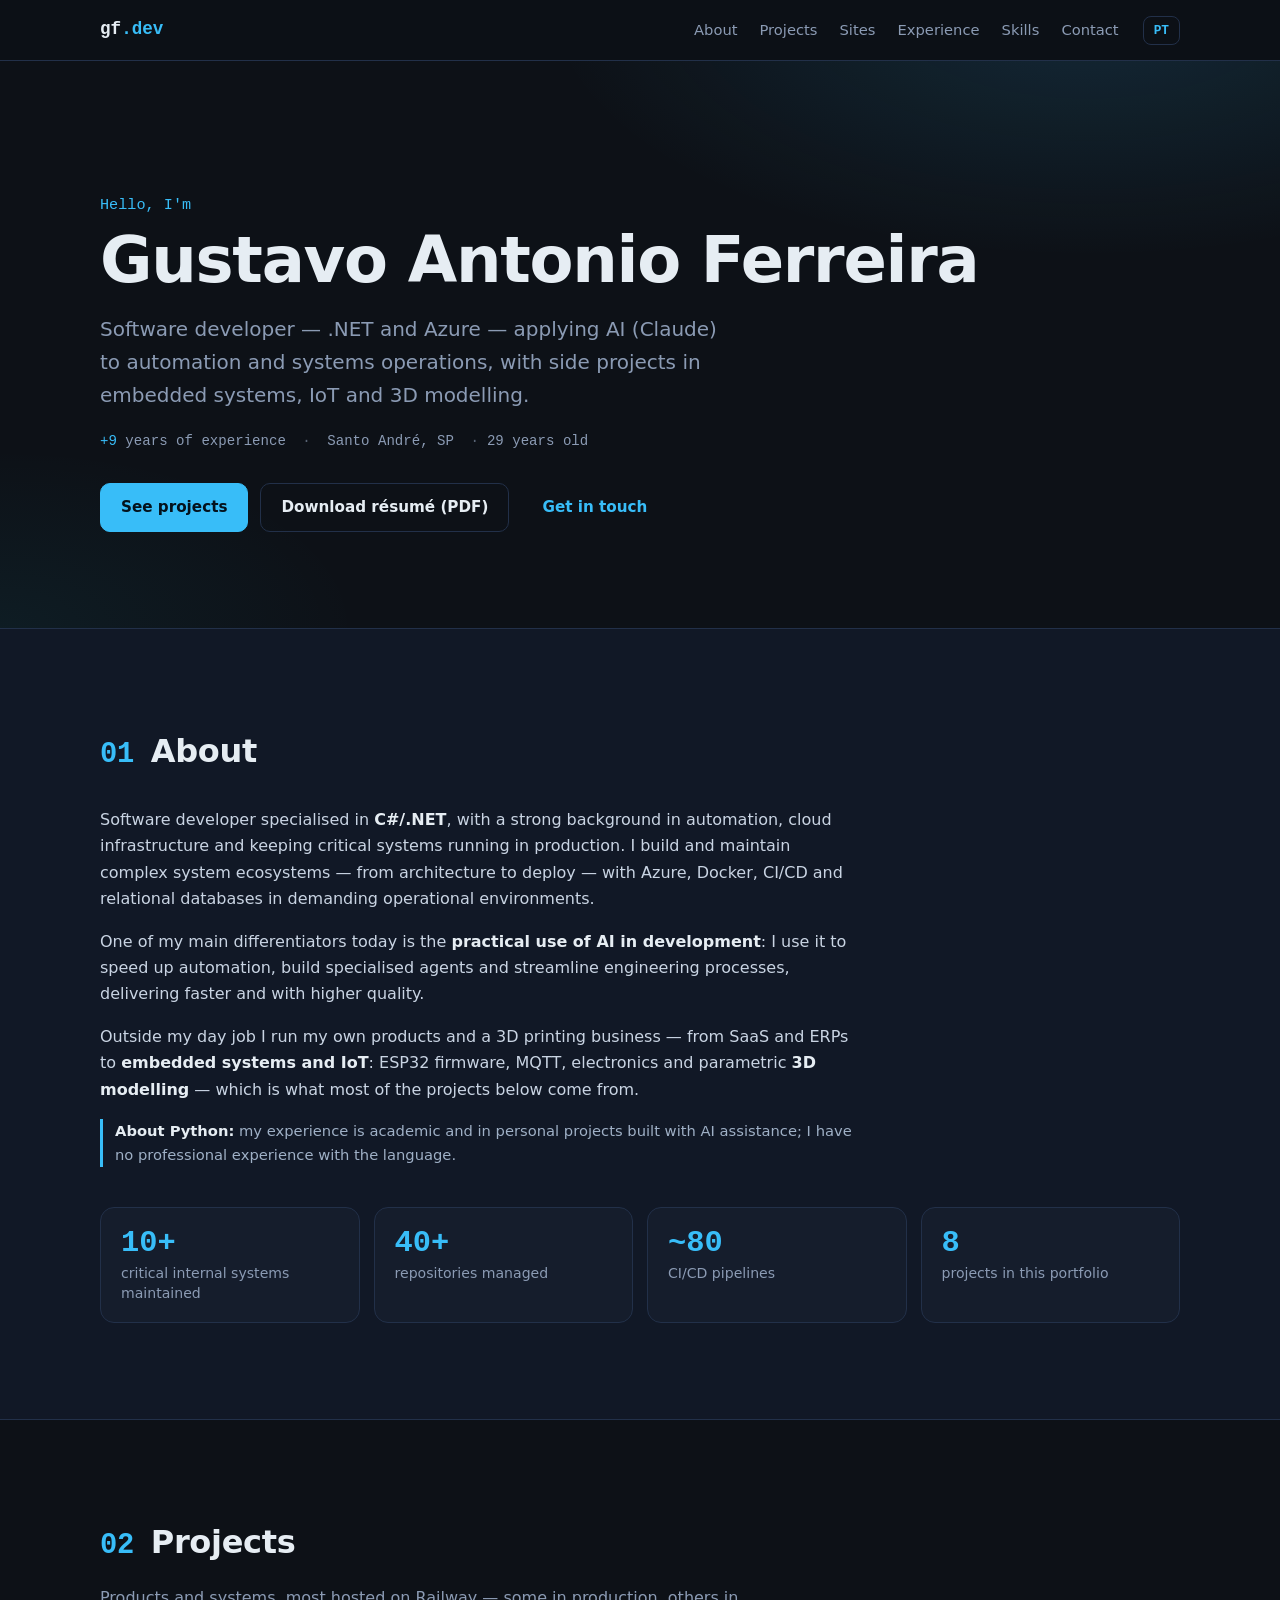
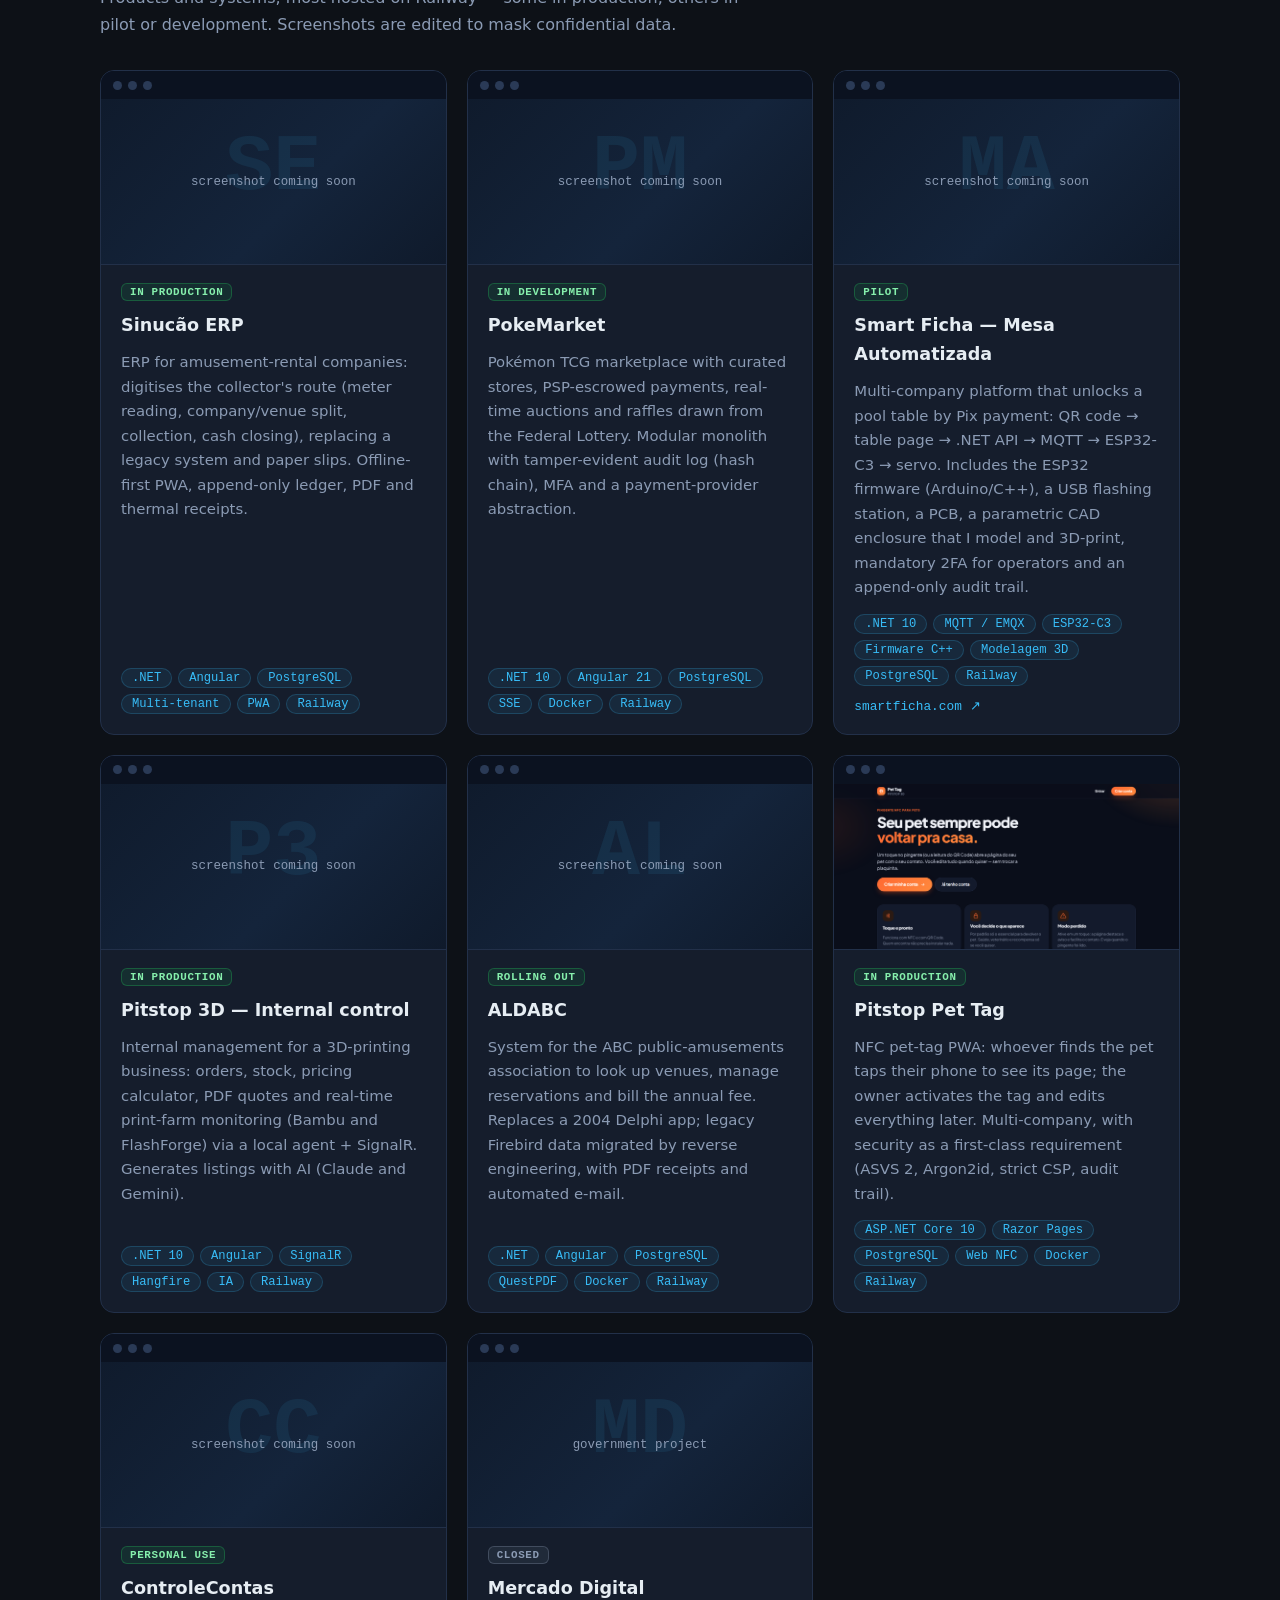
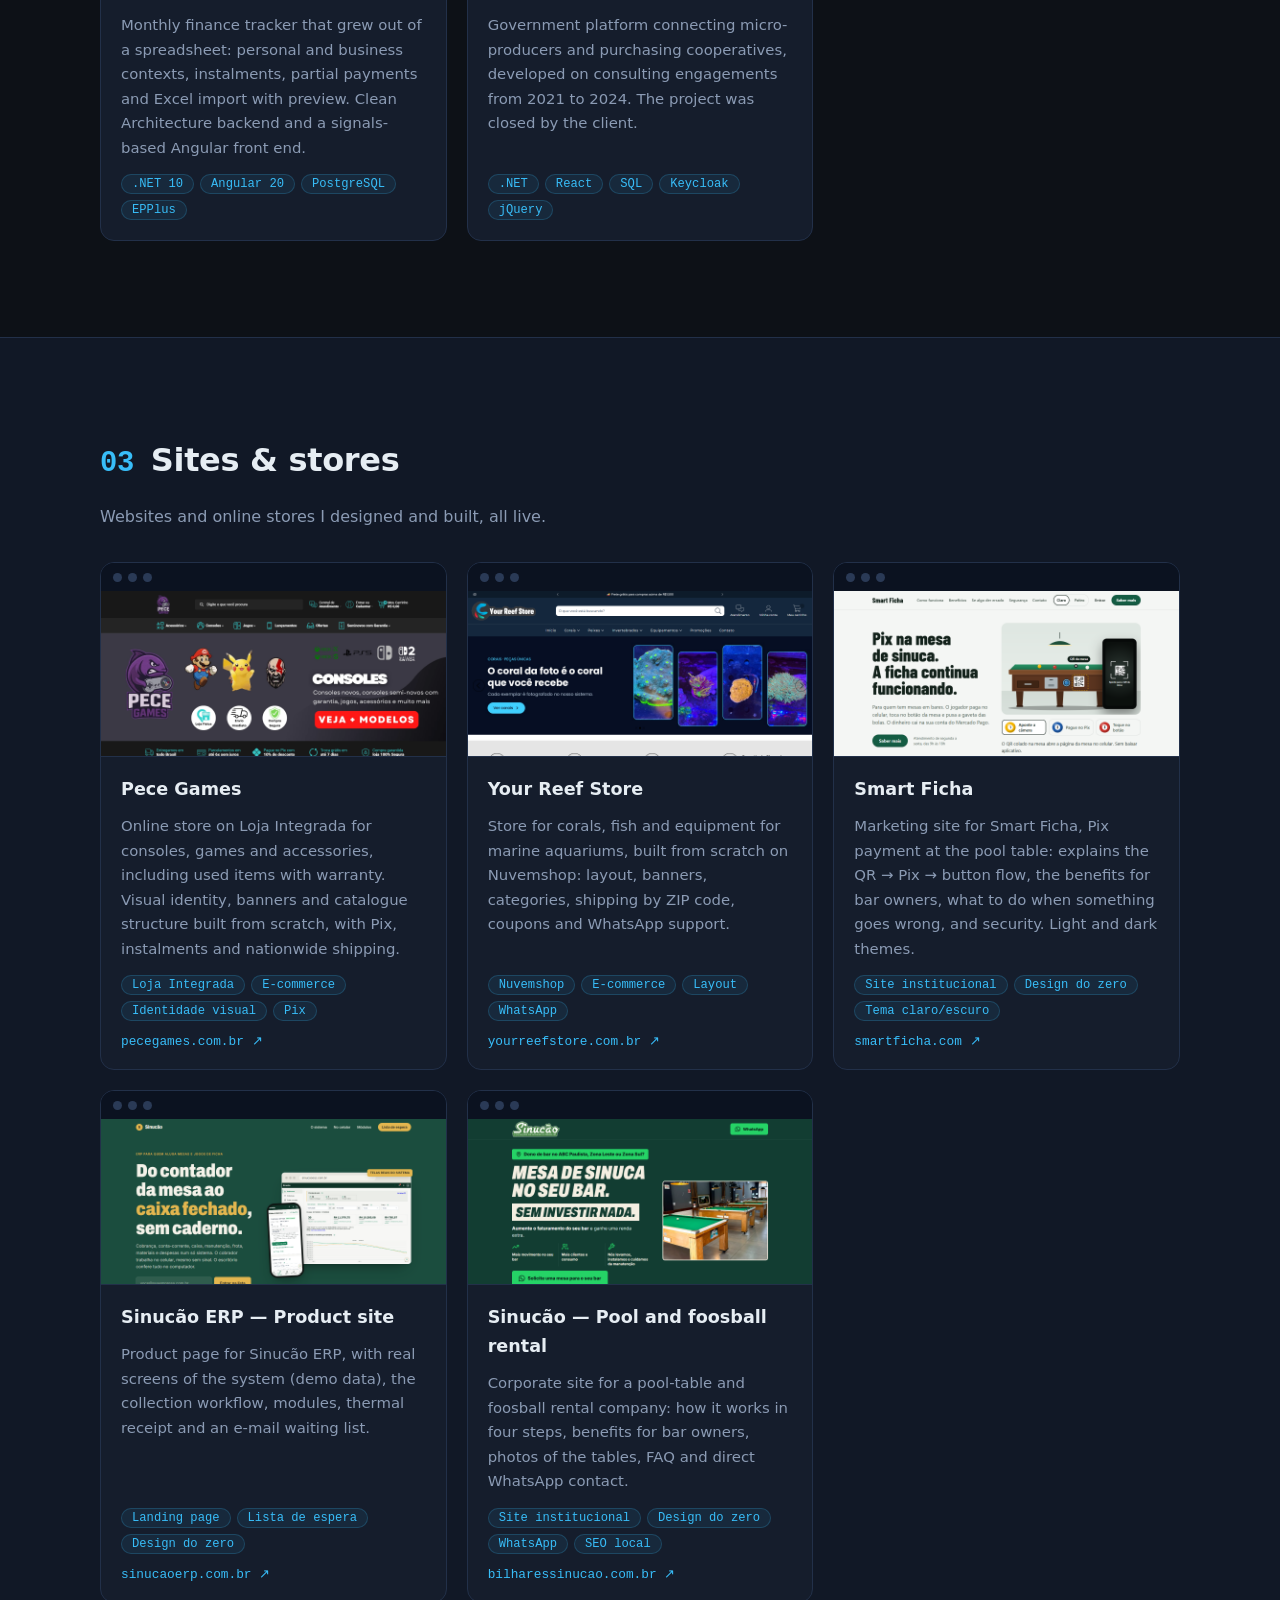
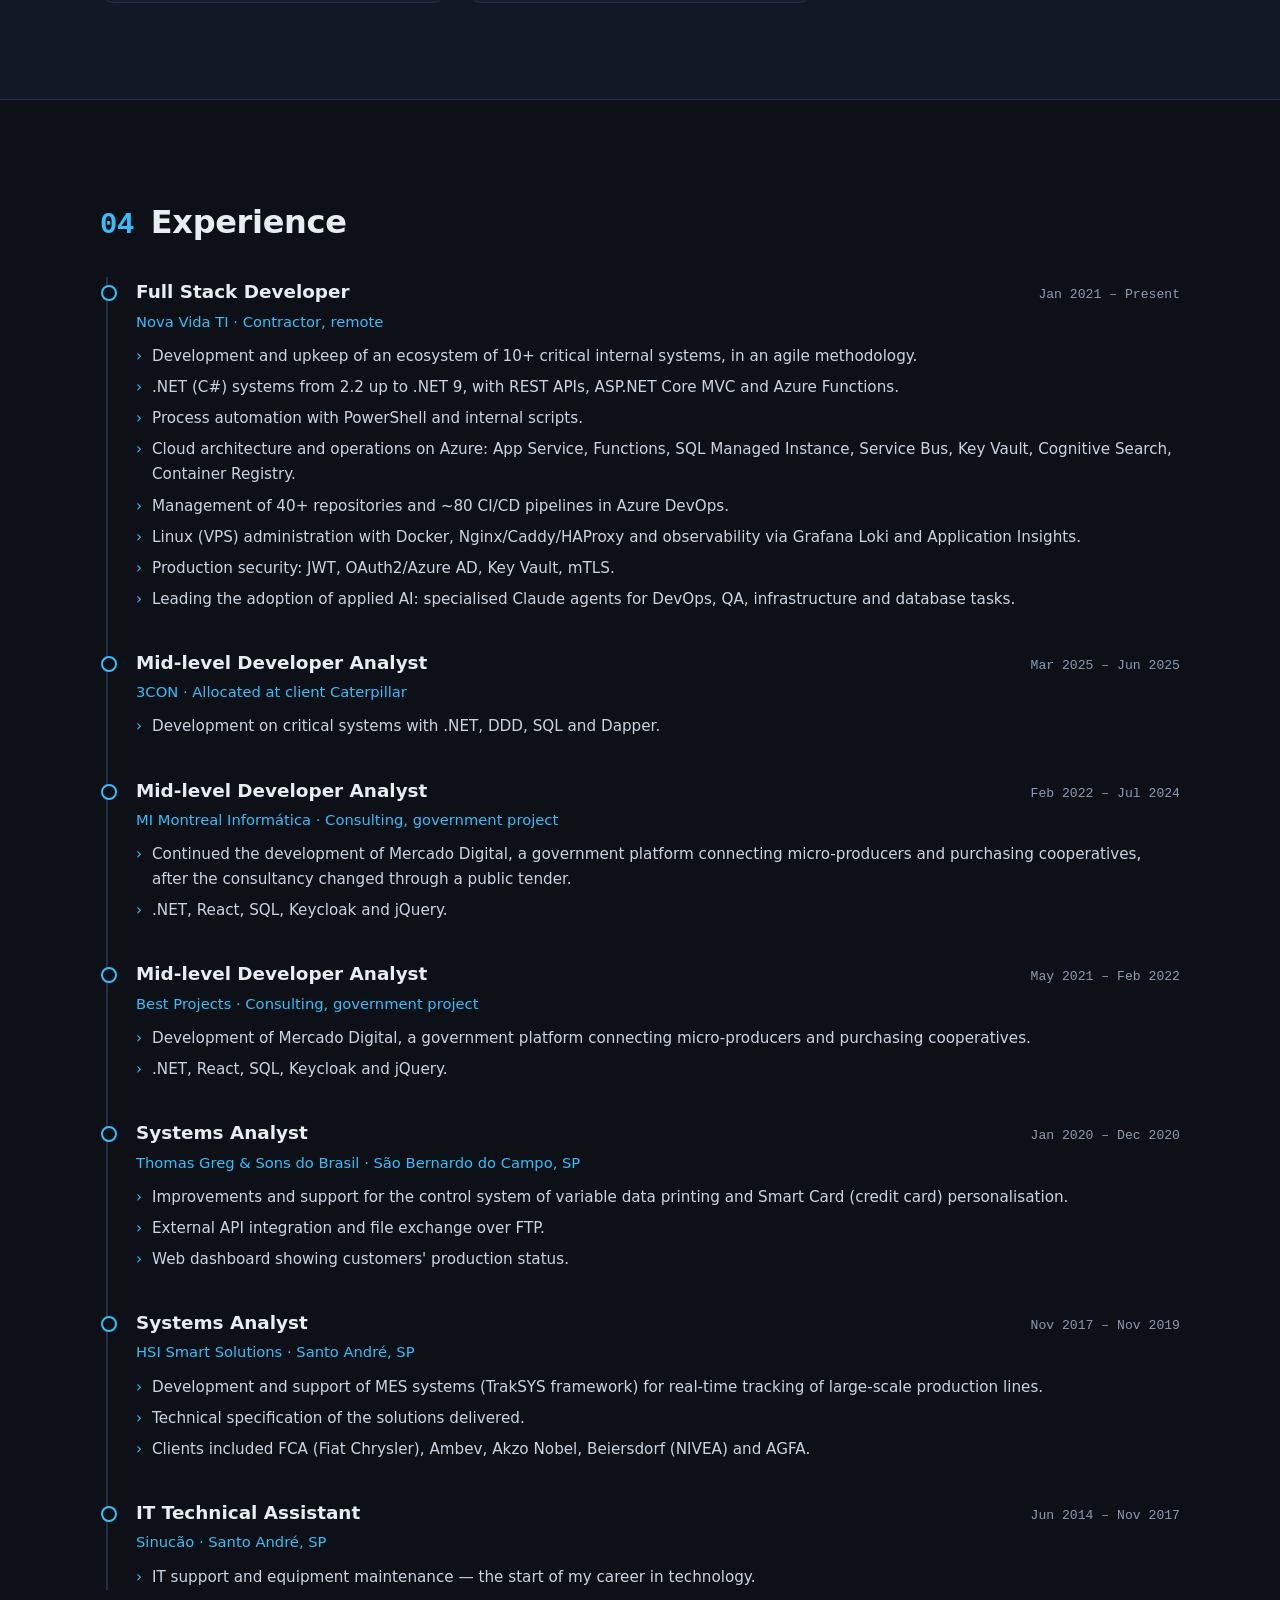
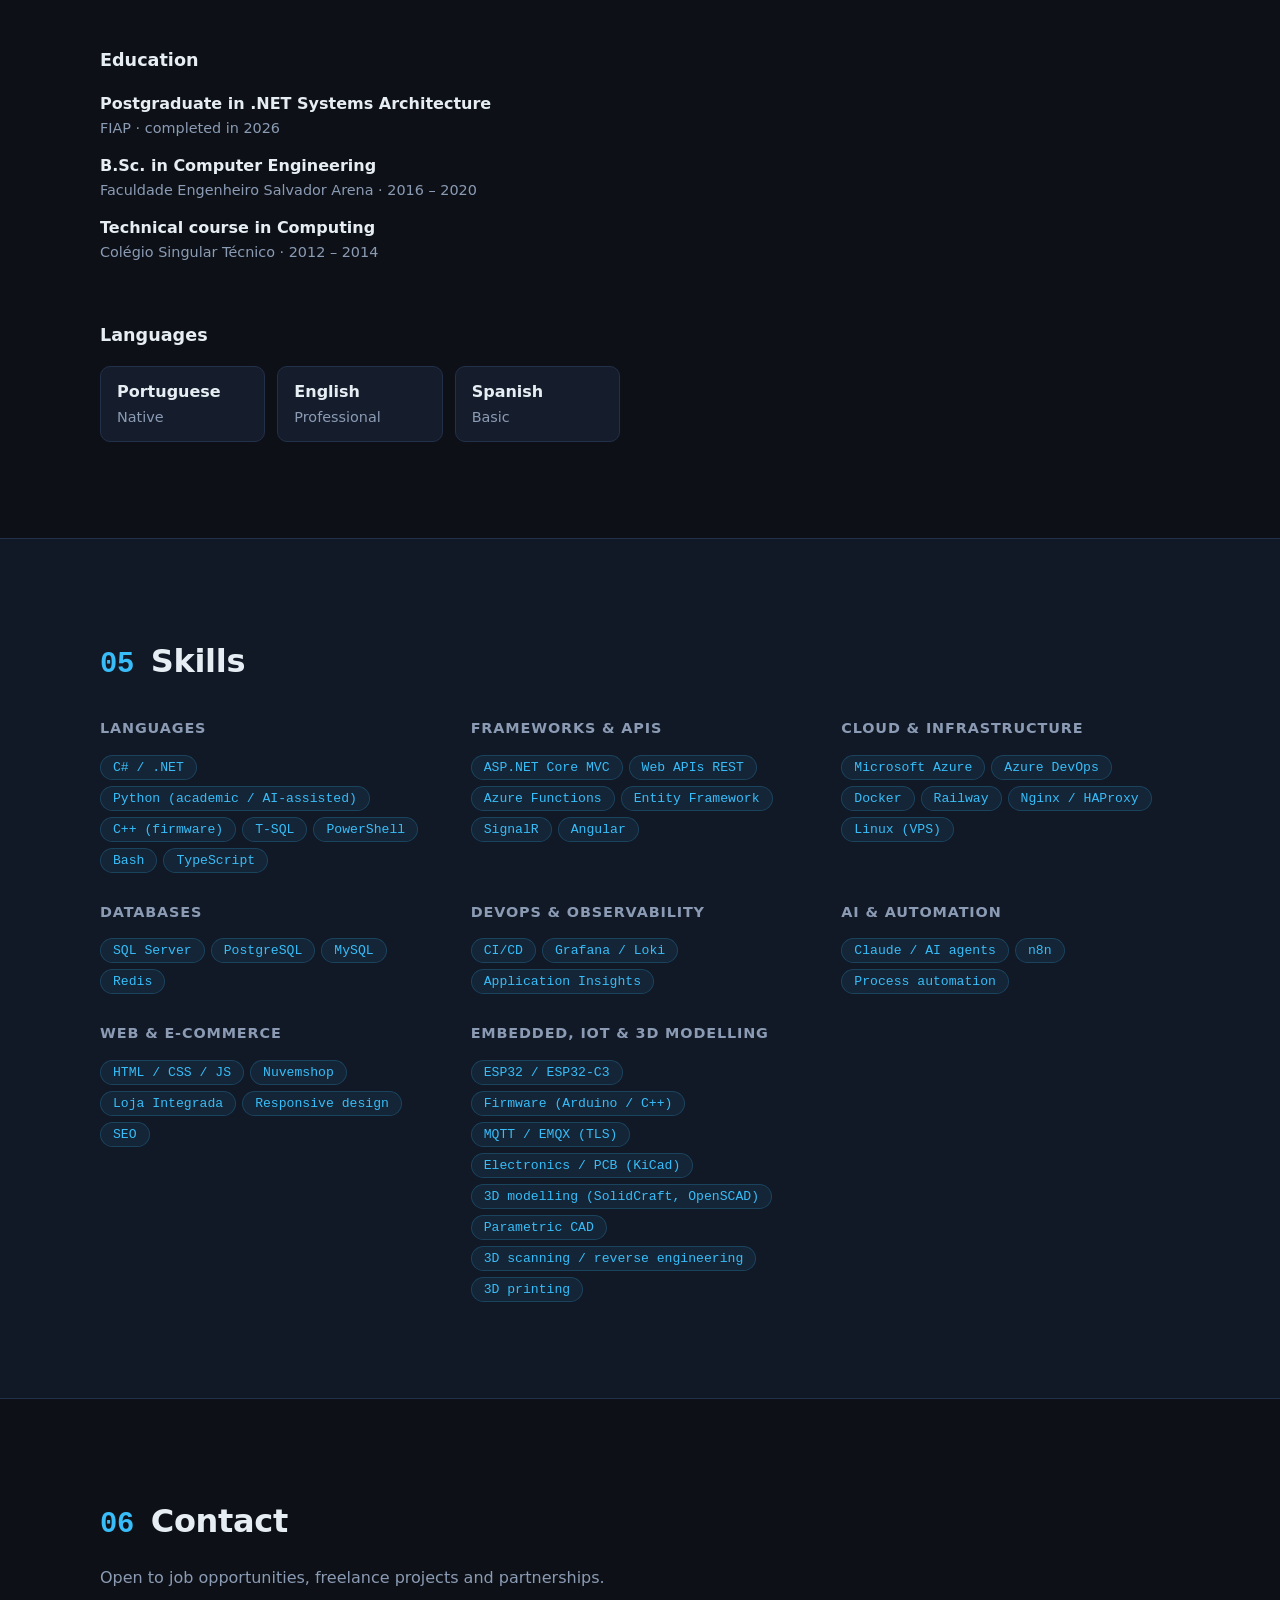
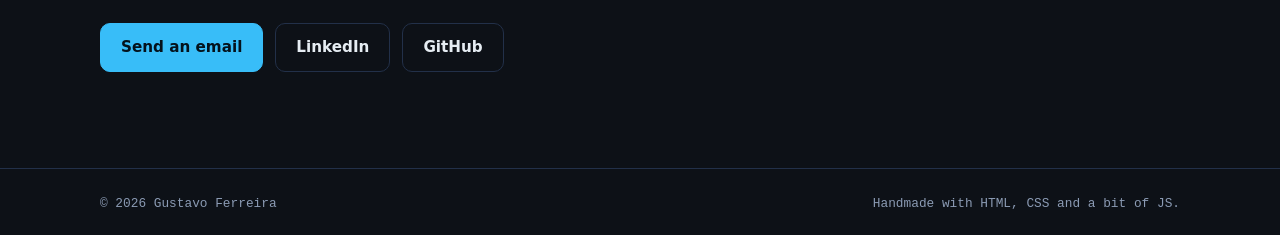
==== commit 41393040: "Python só como acadêmico/com apoio de IA; adiciona embarcados, IoT e modelagem 3D Remove Python e Fa" ====
--- a/index.html
+++ b/index.html
@@ -4,9 +4,9 @@
   <meta charset="utf-8">
   <meta name="viewport" content="width=device-width, initial-scale=1">
   <title>Gustavo Ferreira — Desenvolvedor de Software</title>
-  <meta name="description" content="Portfólio e currículo de Gustavo Ferreira, desenvolvedor de software .NET, Python e Azure, com IA aplicada à automação e operação de sistemas.">
+  <meta name="description" content="Portfólio e currículo de Gustavo Ferreira, desenvolvedor de software .NET e Azure, com IA aplicada à automação e operação de sistemas e projetos próprios de embarcados, IoT e modelagem 3D.">
   <meta property="og:title" content="Gustavo Ferreira — Desenvolvedor de Software">
-  <meta property="og:description" content="Portfólio e currículo: .NET, Python, Azure e IA aplicada à automação.">
+  <meta property="og:description" content="Portfólio e currículo: .NET, Azure, IA aplicada à automação, embarcados e IoT.">
   <meta property="og:type" content="website">
   <meta name="theme-color" content="#0d1117">
   <link rel="icon" href="data:image/svg+xml,%3Csvg xmlns='http://www.w3.org/2000/svg' viewBox='0 0 64 64'%3E%3Crect width='64' height='64' rx='14' fill='%230d1117'/%3E%3Ctext x='32' y='43' font-family='monospace' font-size='30' font-weight='700' text-anchor='middle' fill='%2338bdf8'%3EGF%3C/text%3E%3C/svg%3E">
@@ -36,8 +36,8 @@
     <div class="wrap hero__in">
       <p class="eyebrow mono" data-en="Hello, I'm">Olá, eu sou</p>
       <h1>Gustavo Antonio Ferreira</h1>
-      <p class="hero__role" data-en="Software developer — .NET, Python and Azure — applying AI (Claude) to automation and systems operations.">
-        Desenvolvedor de software — .NET, Python e Azure — aplicando IA (Claude) em automação e operação de sistemas.
+      <p class="hero__role" data-en="Software developer — .NET and Azure — applying AI (Claude) to automation and systems operations, with side projects in embedded systems, IoT and 3D modelling.">
+        Desenvolvedor de software — .NET e Azure — aplicando IA (Claude) em automação e operação de sistemas, com projetos próprios de embarcados, IoT e modelagem 3D.
       </p>
       <p class="hero__meta mono">
         <span id="years">+9</span> <span data-en="years of experience">anos de experiência</span>
@@ -57,14 +57,17 @@
     <div class="wrap">
       <h2><span class="mono">01</span> <span data-en="About">Sobre</span></h2>
       <div class="about">
-        <p data-en-html="Software developer specialised in <strong>C#/.NET</strong> and <strong>Python</strong>, with a strong background in automation, cloud infrastructure and keeping critical systems running in production. I build and maintain complex system ecosystems — from architecture to deploy — with Azure, Docker, CI/CD and relational databases in demanding operational environments.">
-          Desenvolvedor de software especializado em <strong>C#/.NET</strong> e <strong>Python</strong>, com forte atuação em automação, infraestrutura cloud e sustentação de sistemas críticos em produção. Construo e mantenho ecossistemas complexos de sistemas — da arquitetura ao deploy — com Azure, Docker, CI/CD e bancos relacionais em ambientes de alta exigência operacional.
+        <p data-en-html="Software developer specialised in <strong>C#/.NET</strong>, with a strong background in automation, cloud infrastructure and keeping critical systems running in production. I build and maintain complex system ecosystems — from architecture to deploy — with Azure, Docker, CI/CD and relational databases in demanding operational environments.">
+          Desenvolvedor de software especializado em <strong>C#/.NET</strong>, com forte atuação em automação, infraestrutura cloud e sustentação de sistemas críticos em produção. Construo e mantenho ecossistemas complexos de sistemas — da arquitetura ao deploy — com Azure, Docker, CI/CD e bancos relacionais em ambientes de alta exigência operacional.
         </p>
         <p data-en-html="One of my main differentiators today is the <strong>practical use of AI in development</strong>: I use it to speed up automation, build specialised agents and streamline engineering processes, delivering faster and with higher quality.">
           Um dos meus principais diferenciais hoje é a <strong>aplicação prática de IA no desenvolvimento</strong>: uso para acelerar automações, criar agentes especializados e otimizar processos de engenharia, entregando mais rápido e com mais qualidade.
         </p>
-        <p data-en-html="Outside my day job I run my own products and a 3D printing business — from SaaS and ERPs to IoT hardware (ESP32 + MQTT) — which is what most of the projects below come from.">
-          Fora do trabalho, toco produtos próprios e um negócio de impressão 3D — de SaaS e ERPs a hardware IoT (ESP32 + MQTT) — e é daí que vem a maior parte dos projetos abaixo.
+        <p data-en-html="Outside my day job I run my own products and a 3D printing business — from SaaS and ERPs to <strong>embedded systems and IoT</strong>: ESP32 firmware, MQTT, electronics and parametric <strong>3D modelling</strong> — which is what most of the projects below come from.">
+          Fora do trabalho, toco produtos próprios e um negócio de impressão 3D — de SaaS e ERPs a <strong>embarcados e IoT</strong>: firmware para ESP32, MQTT, eletrônica e <strong>modelagem 3D</strong> paramétrica — e é daí que vem a maior parte dos projetos abaixo.
+        </p>
+        <p class="note" data-en-html="<strong>About Python:</strong> my experience is academic and in personal projects built with AI assistance; I have no professional experience with the language.">
+          <strong>Sobre Python:</strong> minha experiência é acadêmica e em projetos pessoais feitos com apoio de IA; não tenho experiência profissional com a linguagem.
         </p>
       </div>
       <ul class="stats">
@@ -109,8 +112,8 @@
           <div class="card__body">
             <span class="badge" data-en="Pilot">Piloto</span>
             <h3>Smart Ficha — Mesa Automatizada</h3>
-            <p data-en="Multi-company platform that unlocks a pool table by Pix payment: QR code → table page → .NET API → MQTT → ESP32-C3 → servo. Includes firmware, a parametric CAD enclosure, mandatory 2FA for operators and an append-only audit trail.">Plataforma multiempresa que libera mesa de sinuca por Pix: QR code → página da mesa → API .NET → MQTT → ESP32-C3 → servo. Inclui firmware, caixa paramétrica projetada em CAD, 2FA obrigatório para operadores e auditoria append-only.</p>
-            <ul class="tags"><li>.NET 10</li><li>MQTT / EMQX</li><li>ESP32-C3</li><li>OpenSCAD</li><li>PostgreSQL</li><li>Railway</li></ul>
+            <p data-en="Multi-company platform that unlocks a pool table by Pix payment: QR code → table page → .NET API → MQTT → ESP32-C3 → servo. Includes the ESP32 firmware (Arduino/C++), a USB flashing station, a PCB, a parametric CAD enclosure that I model and 3D-print, mandatory 2FA for operators and an append-only audit trail.">Plataforma multiempresa que libera mesa de sinuca por Pix: QR code → página da mesa → API .NET → MQTT → ESP32-C3 → servo. Inclui o firmware do ESP32 (Arduino/C++), estação de gravação por USB, placa de circuito, caixa paramétrica que eu modelo em CAD e imprimo em 3D, 2FA obrigatório para operadores e auditoria append-only.</p>
+            <ul class="tags"><li>.NET 10</li><li>MQTT / EMQX</li><li>ESP32-C3</li><li>Firmware C++</li><li>Modelagem 3D</li><li>PostgreSQL</li><li>Railway</li></ul>
             <a class="card__link" href="https://www.smartficha.com" target="_blank" rel="noopener">smartficha.com ↗</a>
           </div>
         </article>
@@ -246,7 +249,7 @@
           <ul>
             <li data-en="Development and upkeep of an ecosystem of 10+ critical internal systems, in an agile methodology.">Desenvolvimento e sustentação de um ecossistema com mais de 10 sistemas internos críticos, em metodologia ágil.</li>
             <li data-en=".NET (C#) systems from 2.2 up to .NET 9, with REST APIs, ASP.NET Core MVC and Azure Functions.">Sistemas em .NET (C#), da versão 2.2 até .NET 9, com APIs REST, ASP.NET Core MVC e Azure Functions.</li>
-            <li data-en="Process automation with Python (FastAPI, internal CLIs) and PowerShell.">Automação de processos com Python (FastAPI, CLIs internas) e PowerShell.</li>
+            <li data-en="Process automation with PowerShell and internal scripts.">Automação de processos com PowerShell e scripts internos.</li>
             <li data-en="Cloud architecture and operations on Azure: App Service, Functions, SQL Managed Instance, Service Bus, Key Vault, Cognitive Search, Container Registry.">Arquitetura e operação de infraestrutura em nuvem (Azure): App Service, Functions, SQL Managed Instance, Service Bus, Key Vault, Cognitive Search, Container Registry.</li>
             <li data-en="Management of 40+ repositories and ~80 CI/CD pipelines in Azure DevOps.">Gestão de mais de 40 repositórios e cerca de 80 pipelines de CI/CD no Azure DevOps.</li>
             <li data-en="Linux (VPS) administration with Docker, Nginx/Caddy/HAProxy and observability via Grafana Loki and Application Insights.">Administração de servidores Linux (VPS) com Docker, Nginx/Caddy/HAProxy e observabilidade via Grafana Loki e Application Insights.</li>
@@ -349,14 +352,14 @@
     <div class="wrap">
       <h2><span class="mono">05</span> Skills</h2>
       <div class="skills">
-        <div><h3 data-en="Languages">Linguagens</h3><ul class="tags"><li>C# / .NET</li><li>Python</li><li>T-SQL</li><li>PowerShell</li><li>Bash</li><li>TypeScript</li></ul></div>
-        <div><h3>Frameworks &amp; APIs</h3><ul class="tags"><li>ASP.NET Core MVC</li><li>Web APIs REST</li><li>Azure Functions</li><li>Entity Framework</li><li>FastAPI</li><li>SignalR</li><li>Angular</li></ul></div>
+        <div><h3 data-en="Languages">Linguagens</h3><ul class="tags"><li>C# / .NET</li><li data-en="Python (academic / AI-assisted)">Python (acadêmico / com apoio de IA)</li><li data-en="C++ (firmware)">C++ (firmware)</li><li>T-SQL</li><li>PowerShell</li><li>Bash</li><li>TypeScript</li></ul></div>
+        <div><h3>Frameworks &amp; APIs</h3><ul class="tags"><li>ASP.NET Core MVC</li><li>Web APIs REST</li><li>Azure Functions</li><li>Entity Framework</li><li>SignalR</li><li>Angular</li></ul></div>
         <div><h3>Cloud &amp; <span data-en="Infrastructure">Infraestrutura</span></h3><ul class="tags"><li>Microsoft Azure</li><li>Azure DevOps</li><li>Docker</li><li>Railway</li><li>Nginx / HAProxy</li><li>Linux (VPS)</li></ul></div>
         <div><h3 data-en="Databases">Bancos de dados</h3><ul class="tags"><li>SQL Server</li><li>PostgreSQL</li><li>MySQL</li><li>Redis</li></ul></div>
         <div><h3 data-en="DevOps &amp; Observability">DevOps &amp; Observabilidade</h3><ul class="tags"><li>CI/CD</li><li>Grafana / Loki</li><li>Application Insights</li></ul></div>
         <div><h3 data-en="AI &amp; Automation">IA &amp; Automação</h3><ul class="tags"><li>Claude / <span data-en="AI agents">Agentes de IA</span></li><li>n8n</li><li data-en="Process automation">Automação de processos</li></ul></div>
         <div><h3 data-en="Web &amp; E-commerce">Web &amp; E-commerce</h3><ul class="tags"><li>HTML / CSS / JS</li><li>Nuvemshop</li><li>Loja Integrada</li><li data-en="Responsive design">Design responsivo</li><li>SEO</li></ul></div>
-        <div><h3>IoT &amp; Hardware</h3><ul class="tags"><li>ESP32</li><li>MQTT / EMQX</li><li data-en="3D printing">Impressão 3D</li><li data-en="Parametric CAD">CAD paramétrico</li></ul></div>
+        <div><h3 data-en="Embedded, IoT &amp; 3D modelling">Embarcados, IoT &amp; Modelagem 3D</h3><ul class="tags"><li>ESP32 / ESP32-C3</li><li data-en="Firmware (Arduino / C++)">Firmware (Arduino / C++)</li><li>MQTT / EMQX (TLS)</li><li data-en="Electronics / PCB (KiCad)">Eletrônica / PCB (KiCad)</li><li data-en="3D modelling (SolidCraft, OpenSCAD)">Modelagem 3D (SolidCraft, OpenSCAD)</li><li data-en="Parametric CAD">CAD paramétrico</li><li data-en="3D scanning / reverse engineering">Scanner 3D / engenharia reversa</li><li data-en="3D printing">Impressão 3D</li></ul></div>
       </div>
     </div>
   </section>
--- a/css/style.css
+++ b/css/style.css
@@ -94,6 +94,7 @@
 
 .about { display: grid; gap: 16px; max-width: 760px; color: #c9d4e3; }
 .about strong { color: var(--text); }
+.about .note { font-size: .92em; color: #9fb0c6; border-left: 3px solid var(--accent, #38bdf8); padding-left: 12px; }
 
 .stats {
   display: grid; grid-template-columns: repeat(auto-fit, minmax(170px, 1fr));
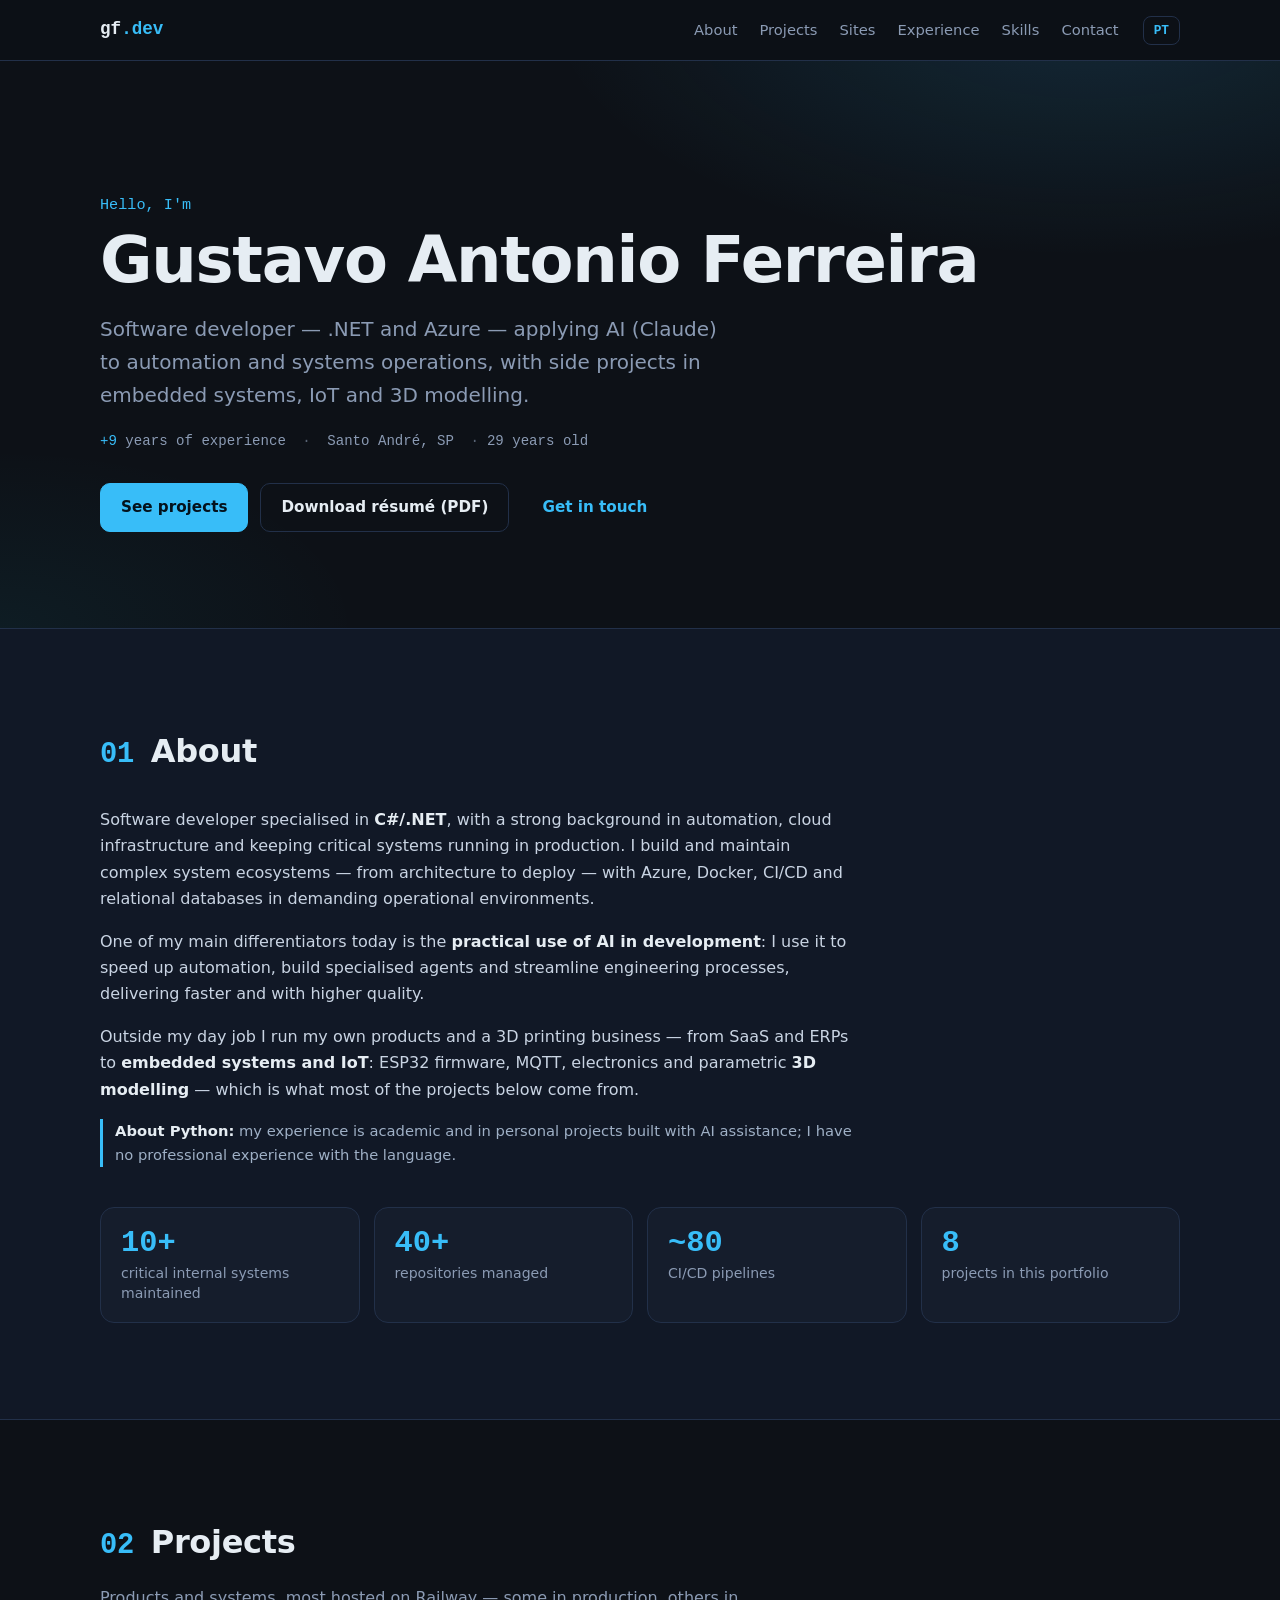
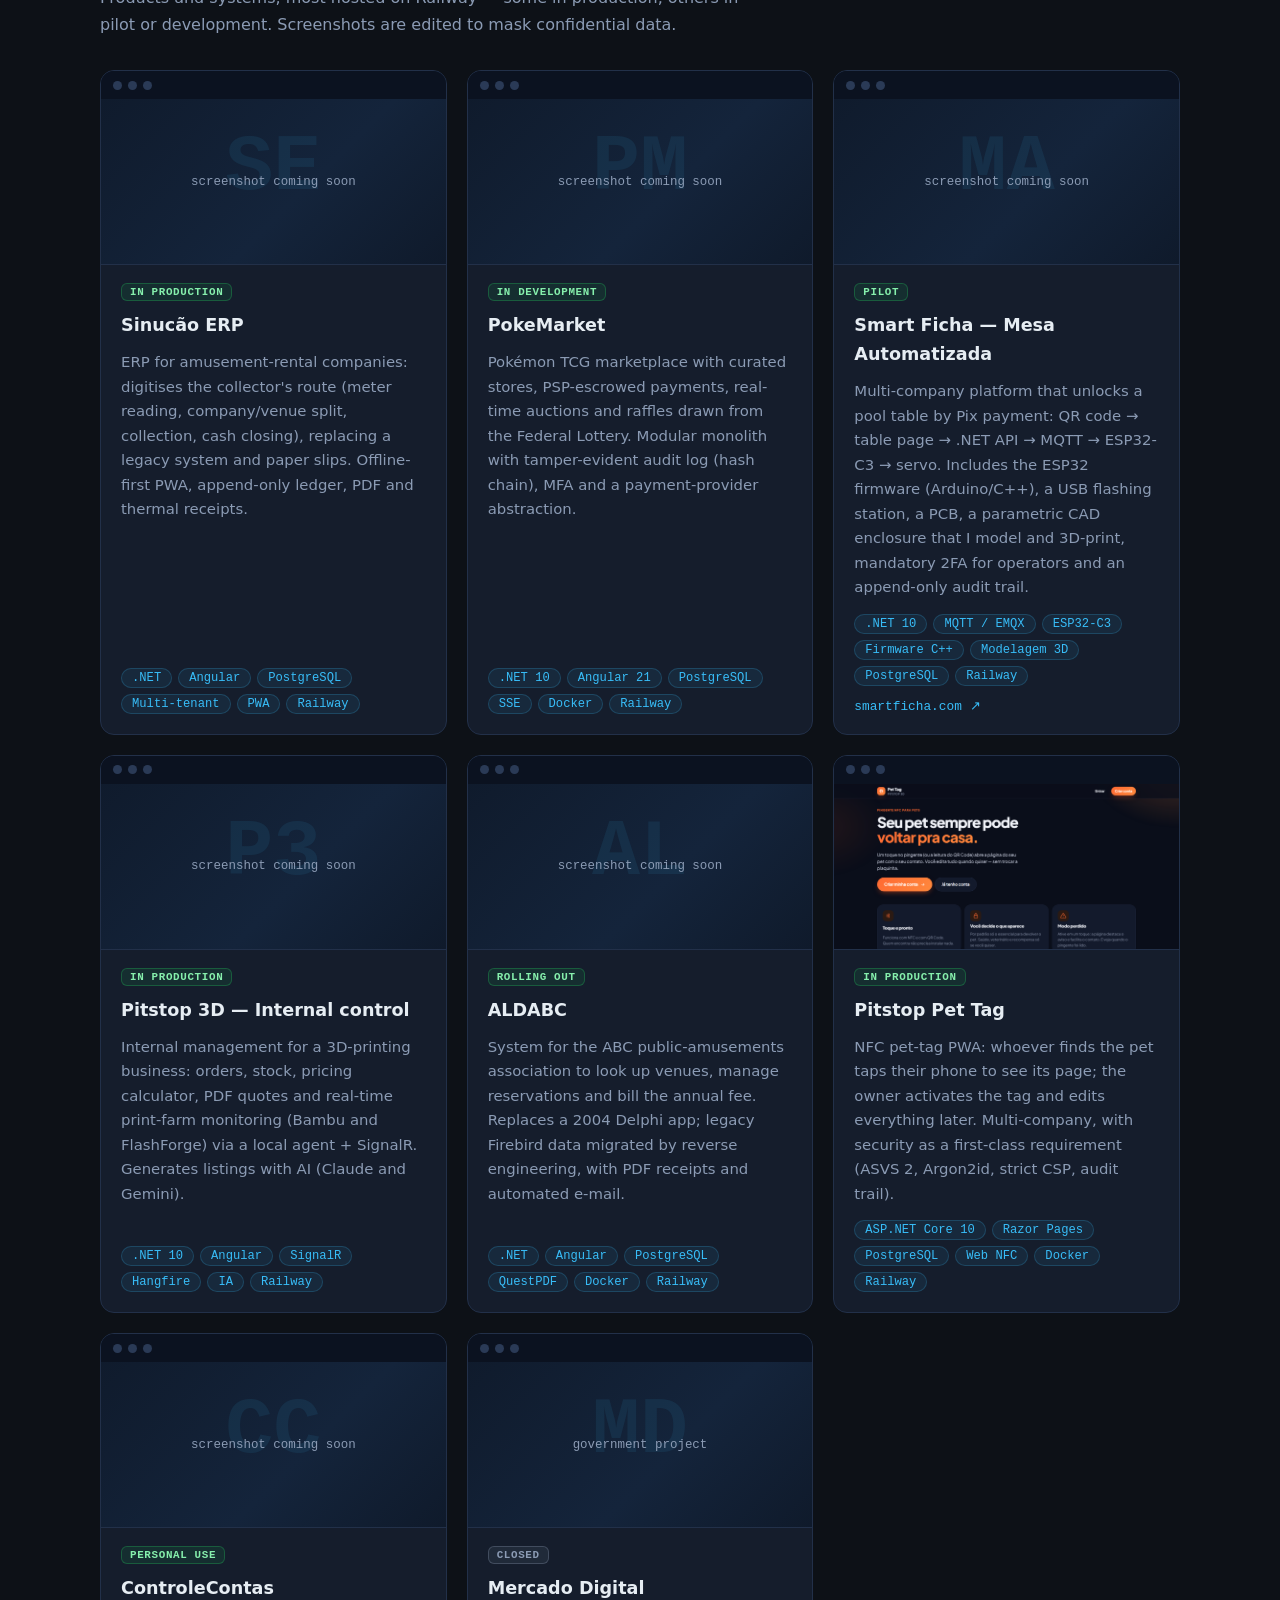
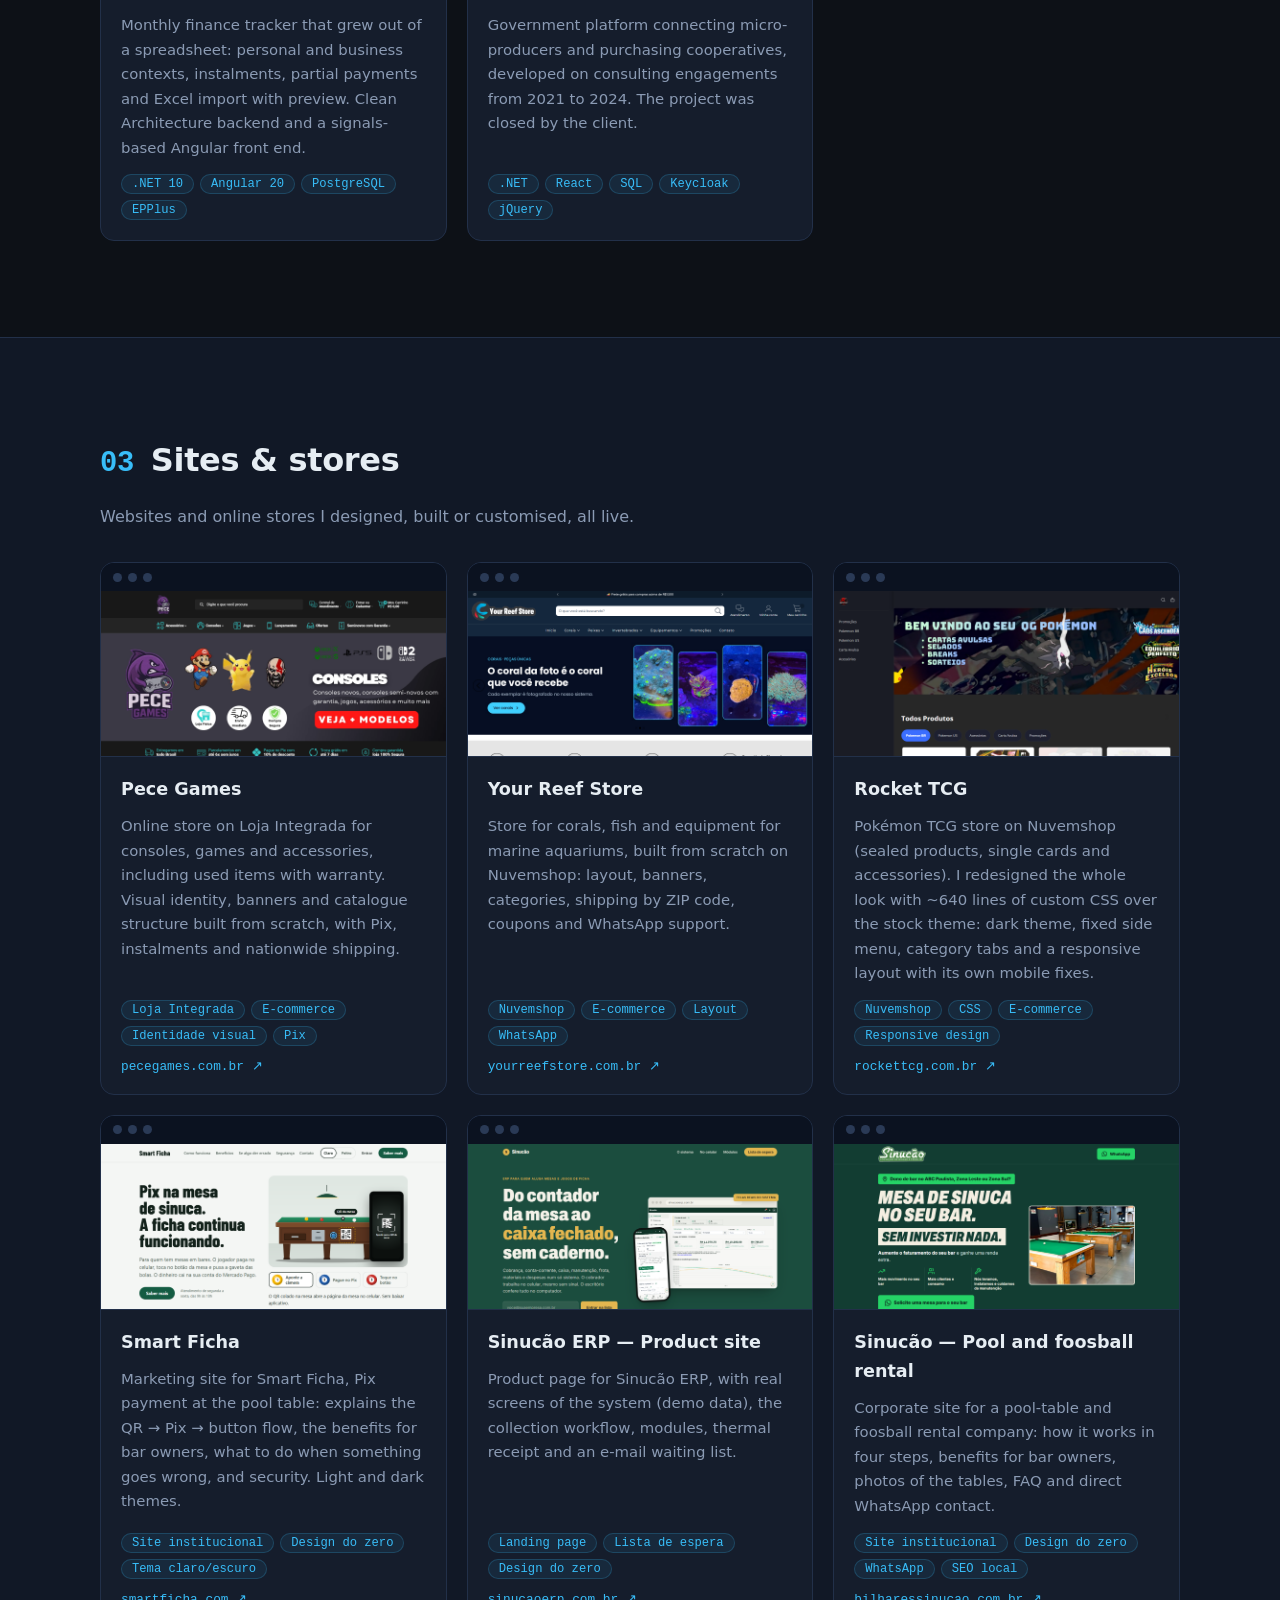
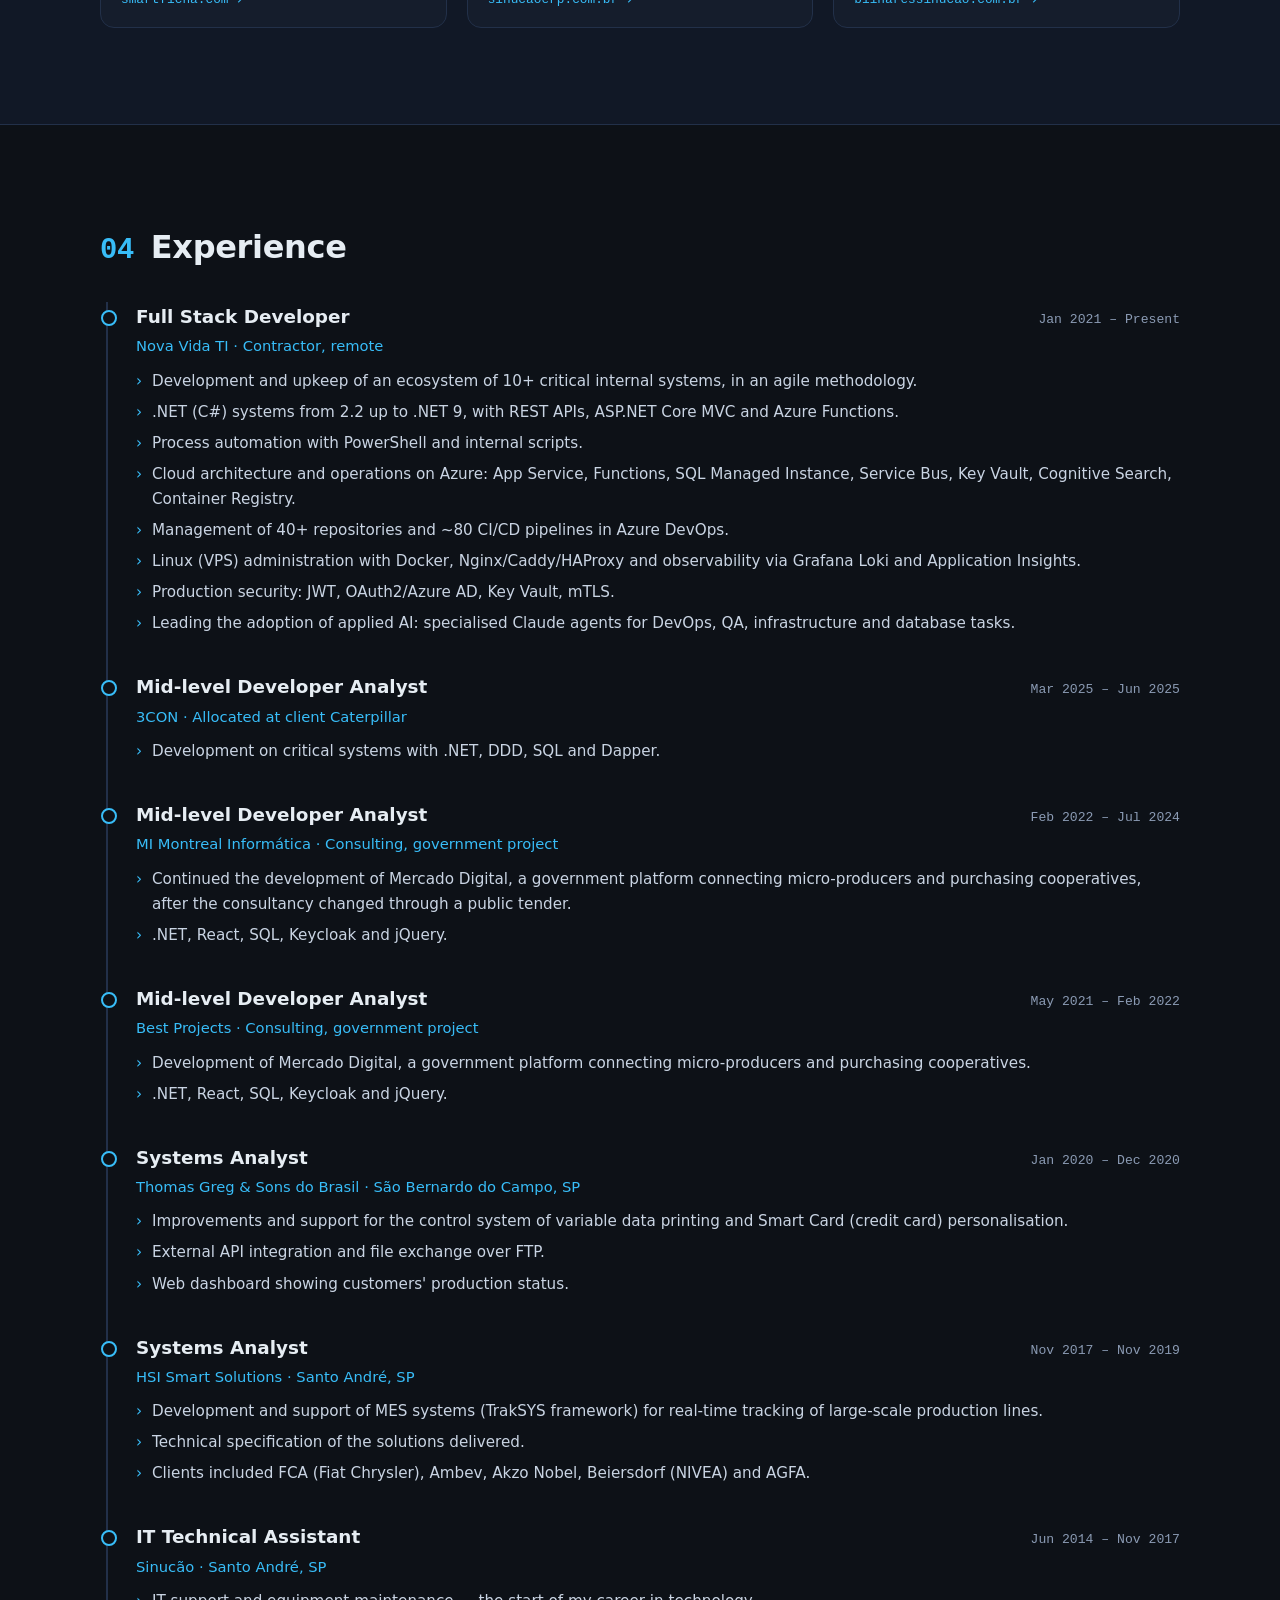
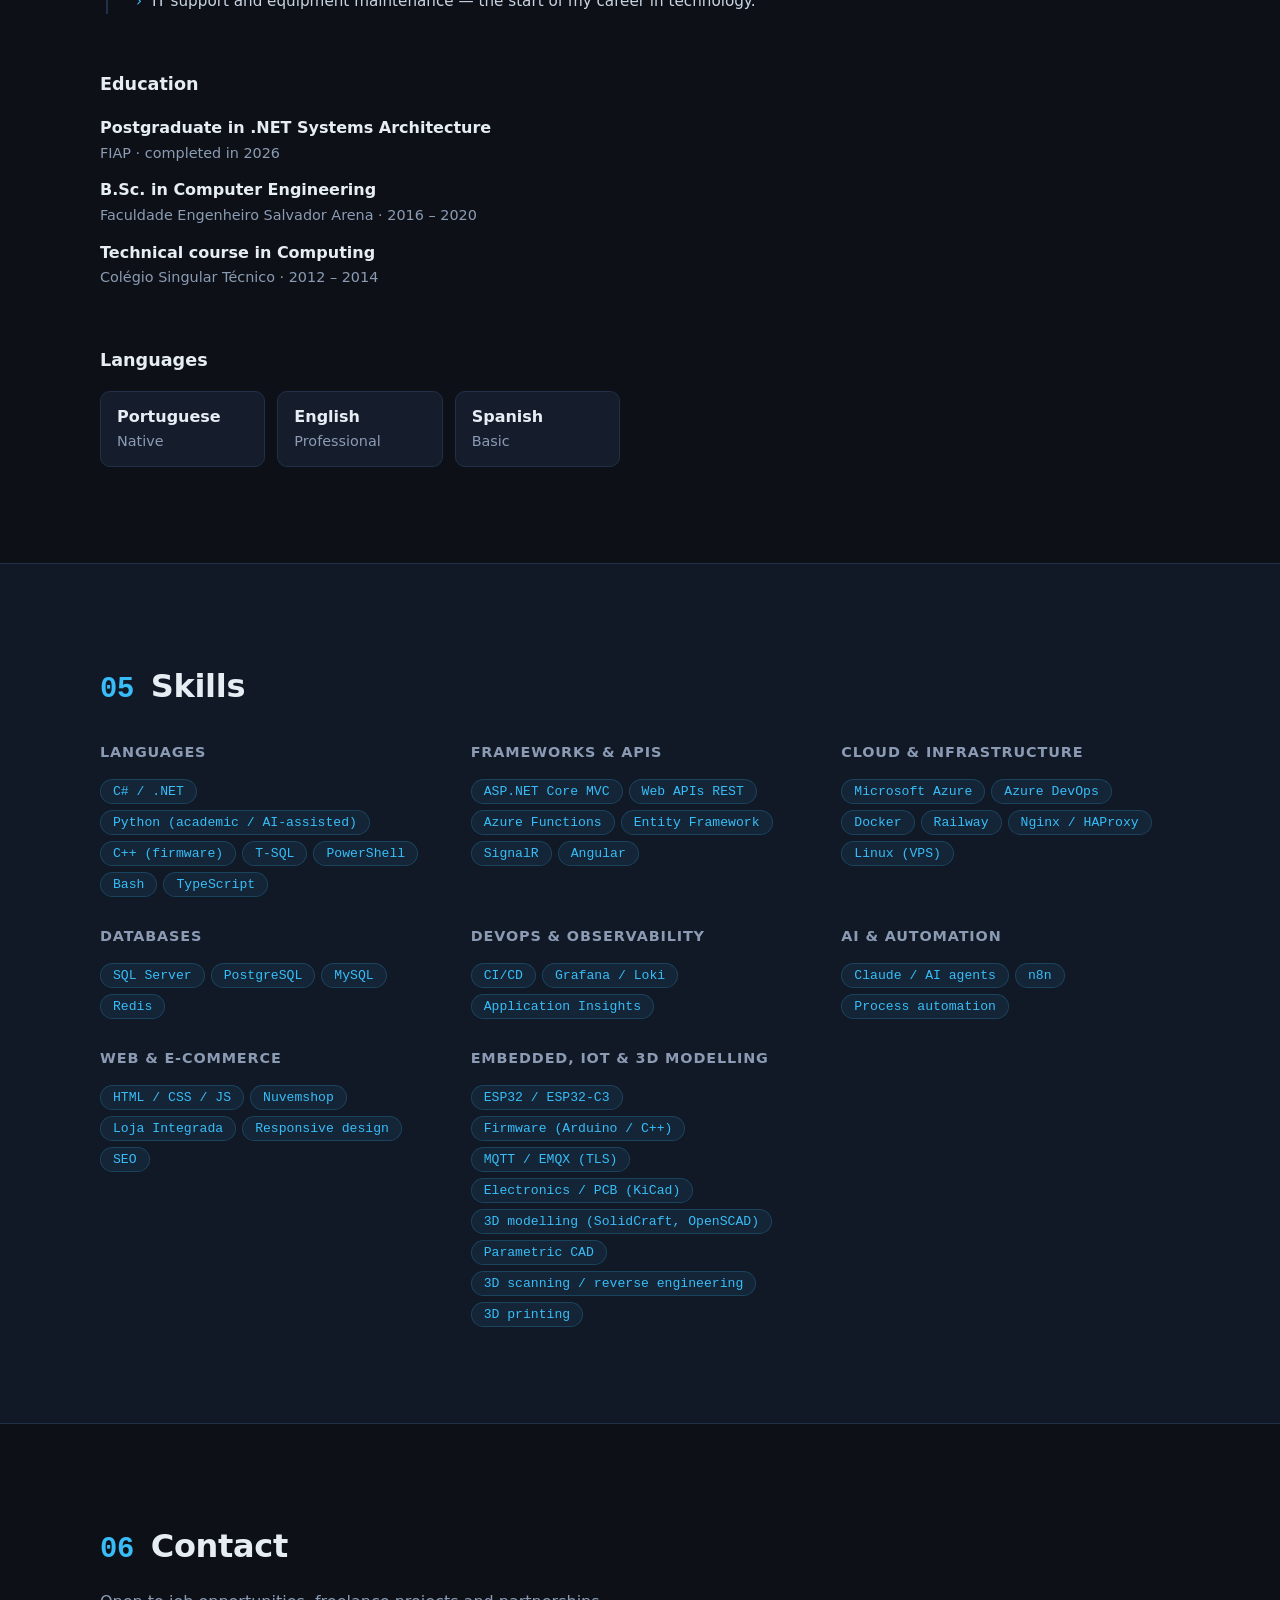
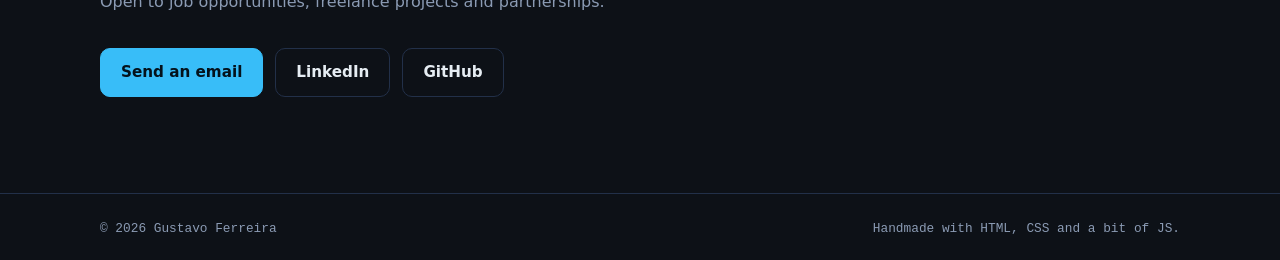
==== commit 194c3da6: "Adiciona a loja Rocket TCG em Sites e lojas (site e currículos PT/EN) Co-Authored-By: Claude Sonnet " ====
--- a/index.html
+++ b/index.html
@@ -176,7 +176,7 @@
   <section id="sites" class="sec">
     <div class="wrap">
       <h2><span class="mono">03</span> <span data-en="Sites &amp; stores">Sites e lojas</span></h2>
-      <p class="lead" data-en="Websites and online stores I designed and built, all live.">Sites institucionais e lojas virtuais que desenhei e construí, todos no ar.</p>
+      <p class="lead" data-en="Websites and online stores I designed, built or customised, all live.">Sites institucionais e lojas virtuais que desenhei, construí ou customizei, todos no ar.</p>
 
       <div class="grid">
 
@@ -197,6 +197,16 @@
             <p data-en="Store for corals, fish and equipment for marine aquariums, built from scratch on Nuvemshop: layout, banners, categories, shipping by ZIP code, coupons and WhatsApp support.">Loja de corais, peixes e equipamentos para aquários marinhos, criada do zero na Nuvemshop: layout, banners, categorias, frete por CEP, cupons e atendimento por WhatsApp.</p>
             <ul class="tags"><li>Nuvemshop</li><li>E-commerce</li><li>Layout</li><li>WhatsApp</li></ul>
             <a class="card__link" href="https://yourreefstore.com.br" target="_blank" rel="noopener">yourreefstore.com.br ↗</a>
+          </div>
+        </article>
+
+        <article class="card">
+          <a class="shot" href="https://rockettcg.com.br" target="_blank" rel="noopener" data-initials="RT" aria-label="Rocket TCG"><span class="shot__bar"><i></i><i></i><i></i></span><img src="assets/projects/site-rockettcg.png" alt="Página inicial da loja Rocket TCG" loading="lazy"></a>
+          <div class="card__body">
+            <h3>Rocket TCG</h3>
+            <p data-en="Pokémon TCG store on Nuvemshop (sealed products, single cards and accessories). I redesigned the whole look with ~640 lines of custom CSS over the stock theme: dark theme, fixed side menu, category tabs and a responsive layout with its own mobile fixes.">Loja de Pokémon TCG na Nuvemshop (selados, cartas avulsas e acessórios). Refiz todo o visual com cerca de 640 linhas de CSS customizado sobre o tema padrão: tema escuro, menu lateral fixo, abas por categoria e layout responsivo com correções próprias para o celular.</p>
+            <ul class="tags"><li>Nuvemshop</li><li>CSS</li><li>E-commerce</li><li data-en="Responsive design">Design responsivo</li></ul>
+            <a class="card__link" href="https://rockettcg.com.br" target="_blank" rel="noopener">rockettcg.com.br ↗</a>
           </div>
         </article>
 
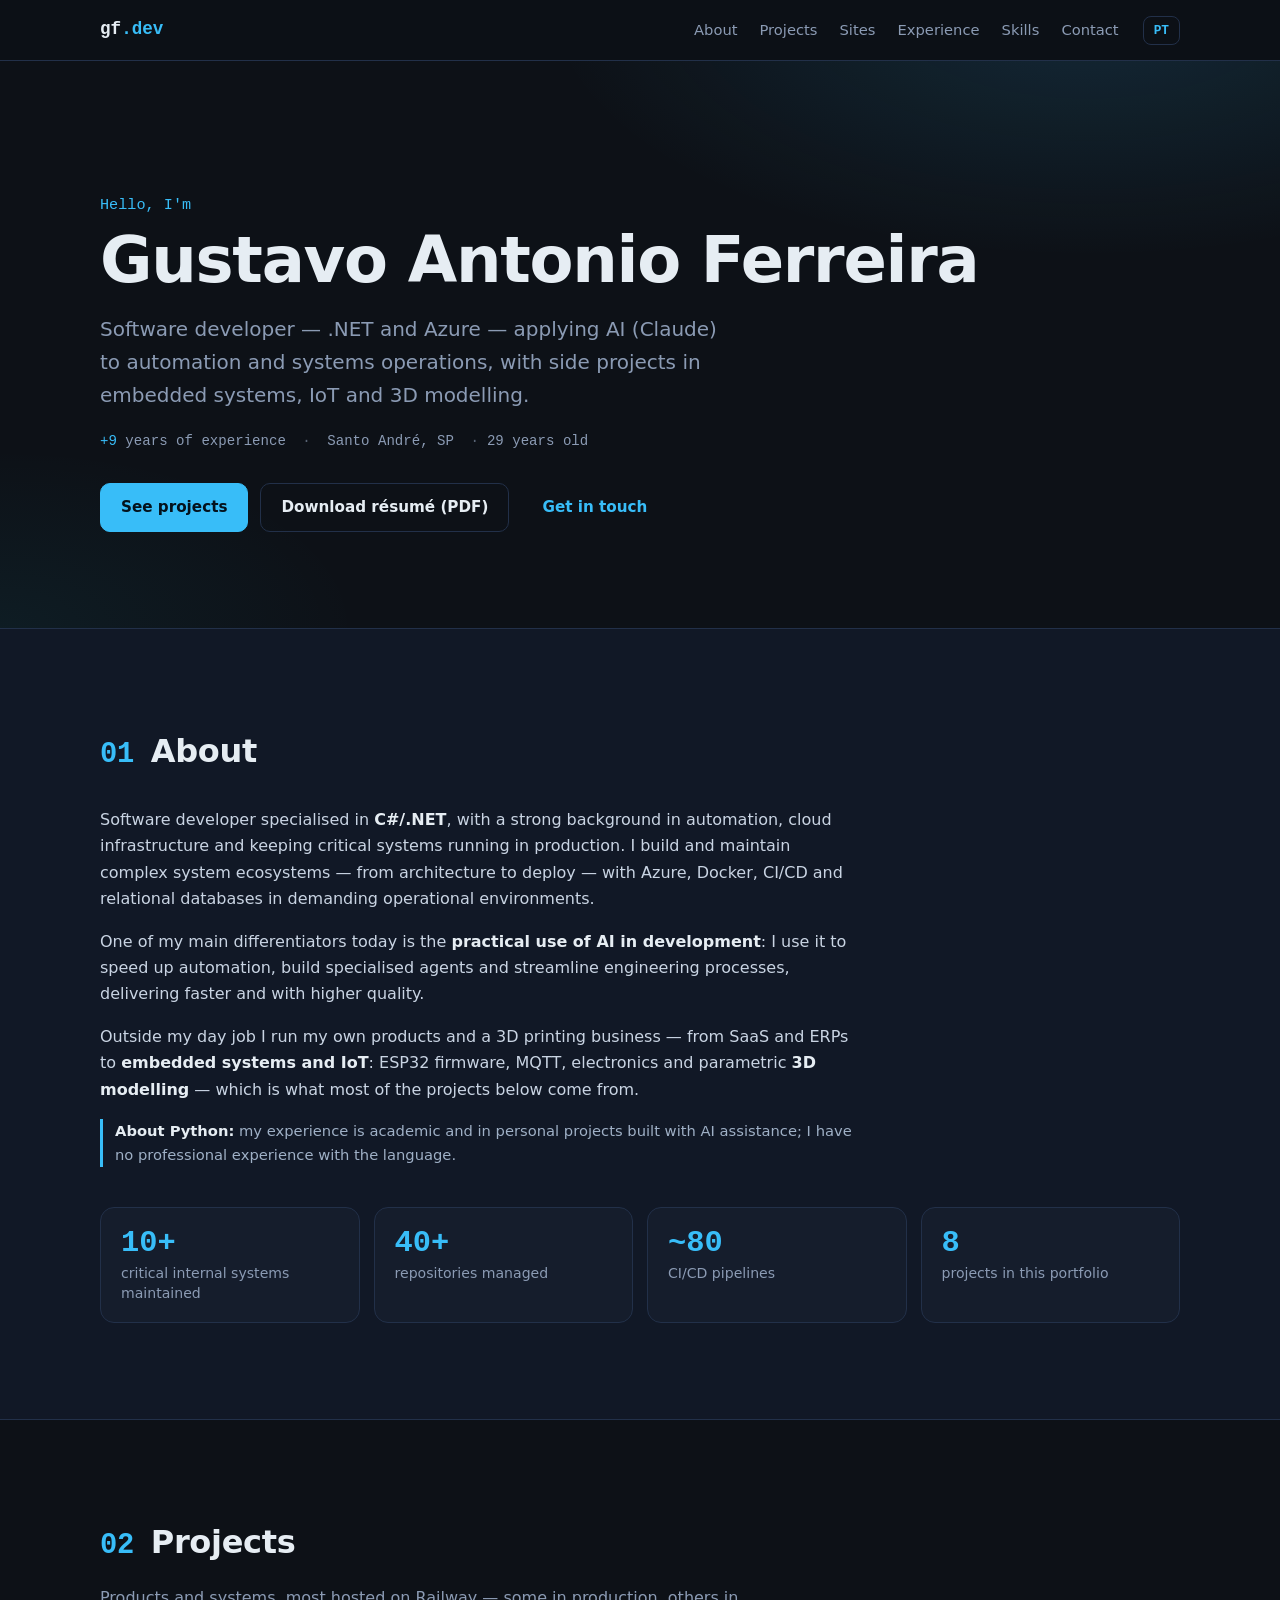
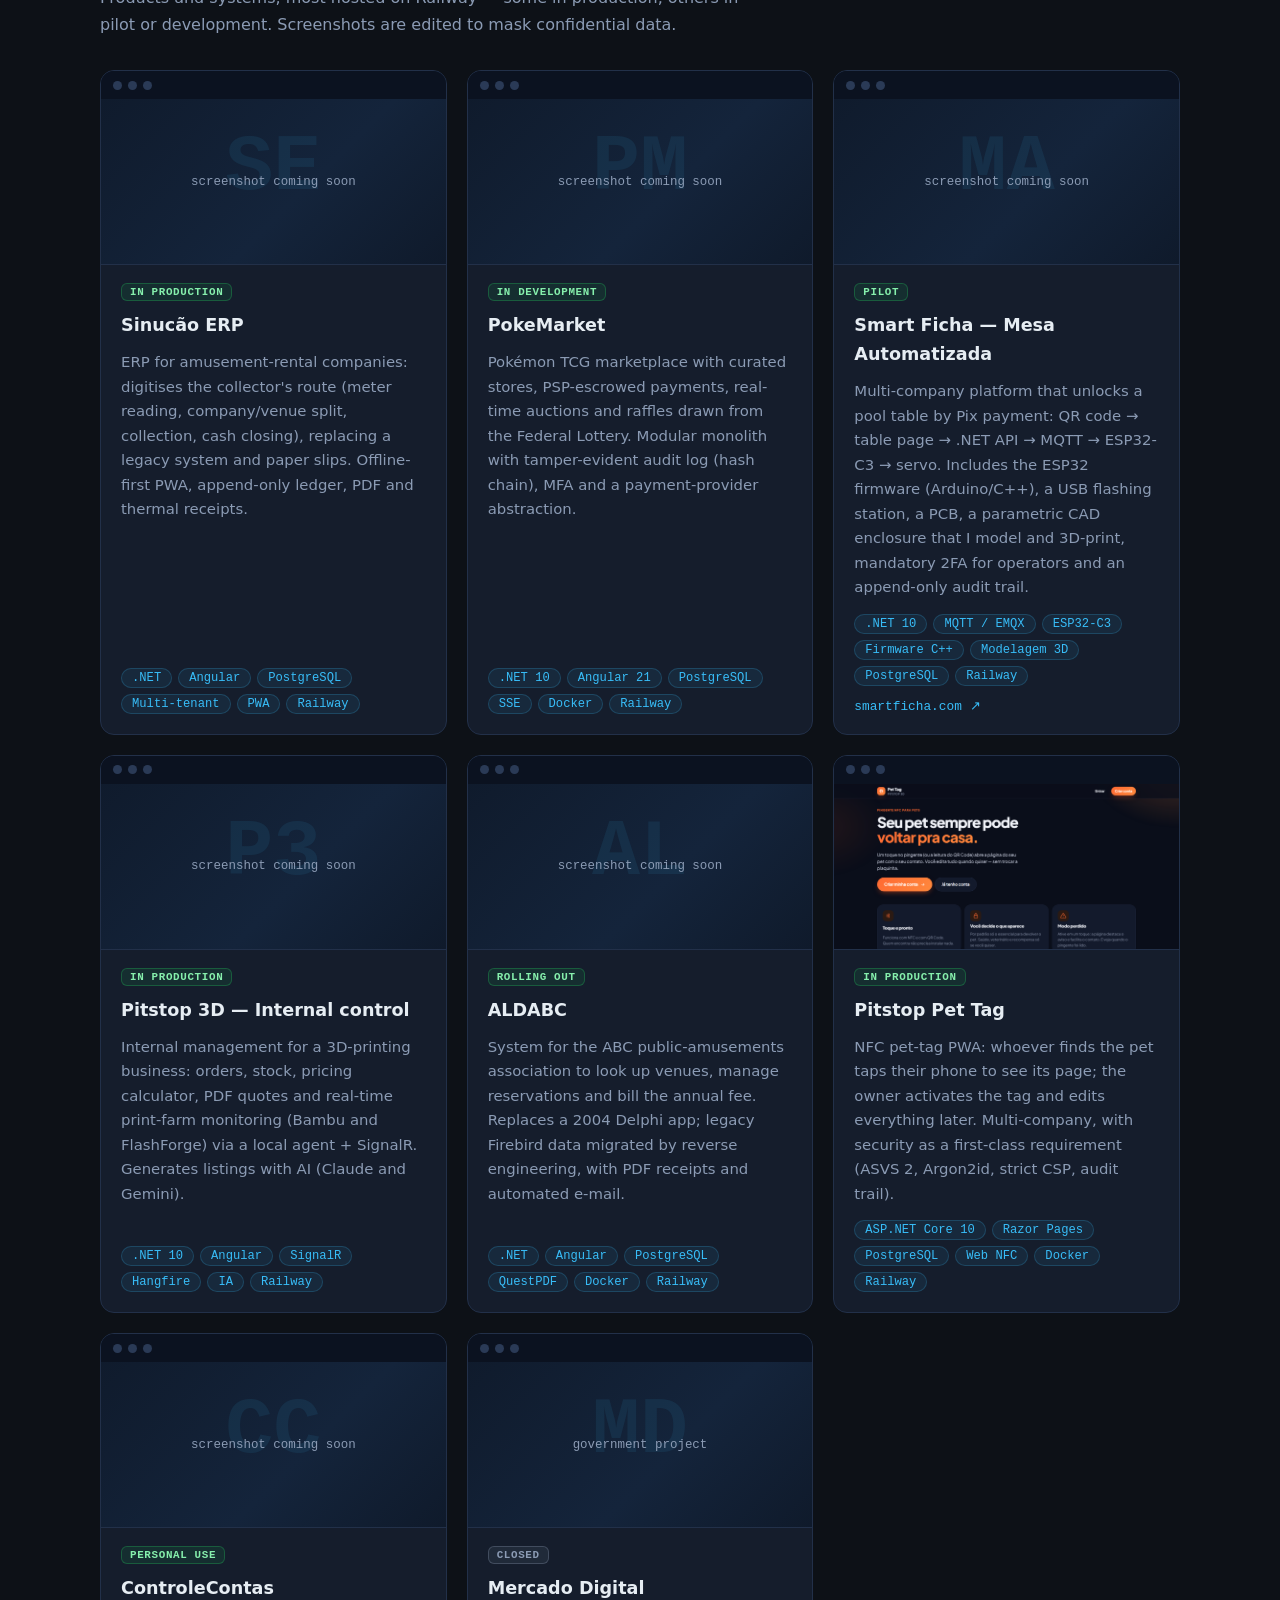
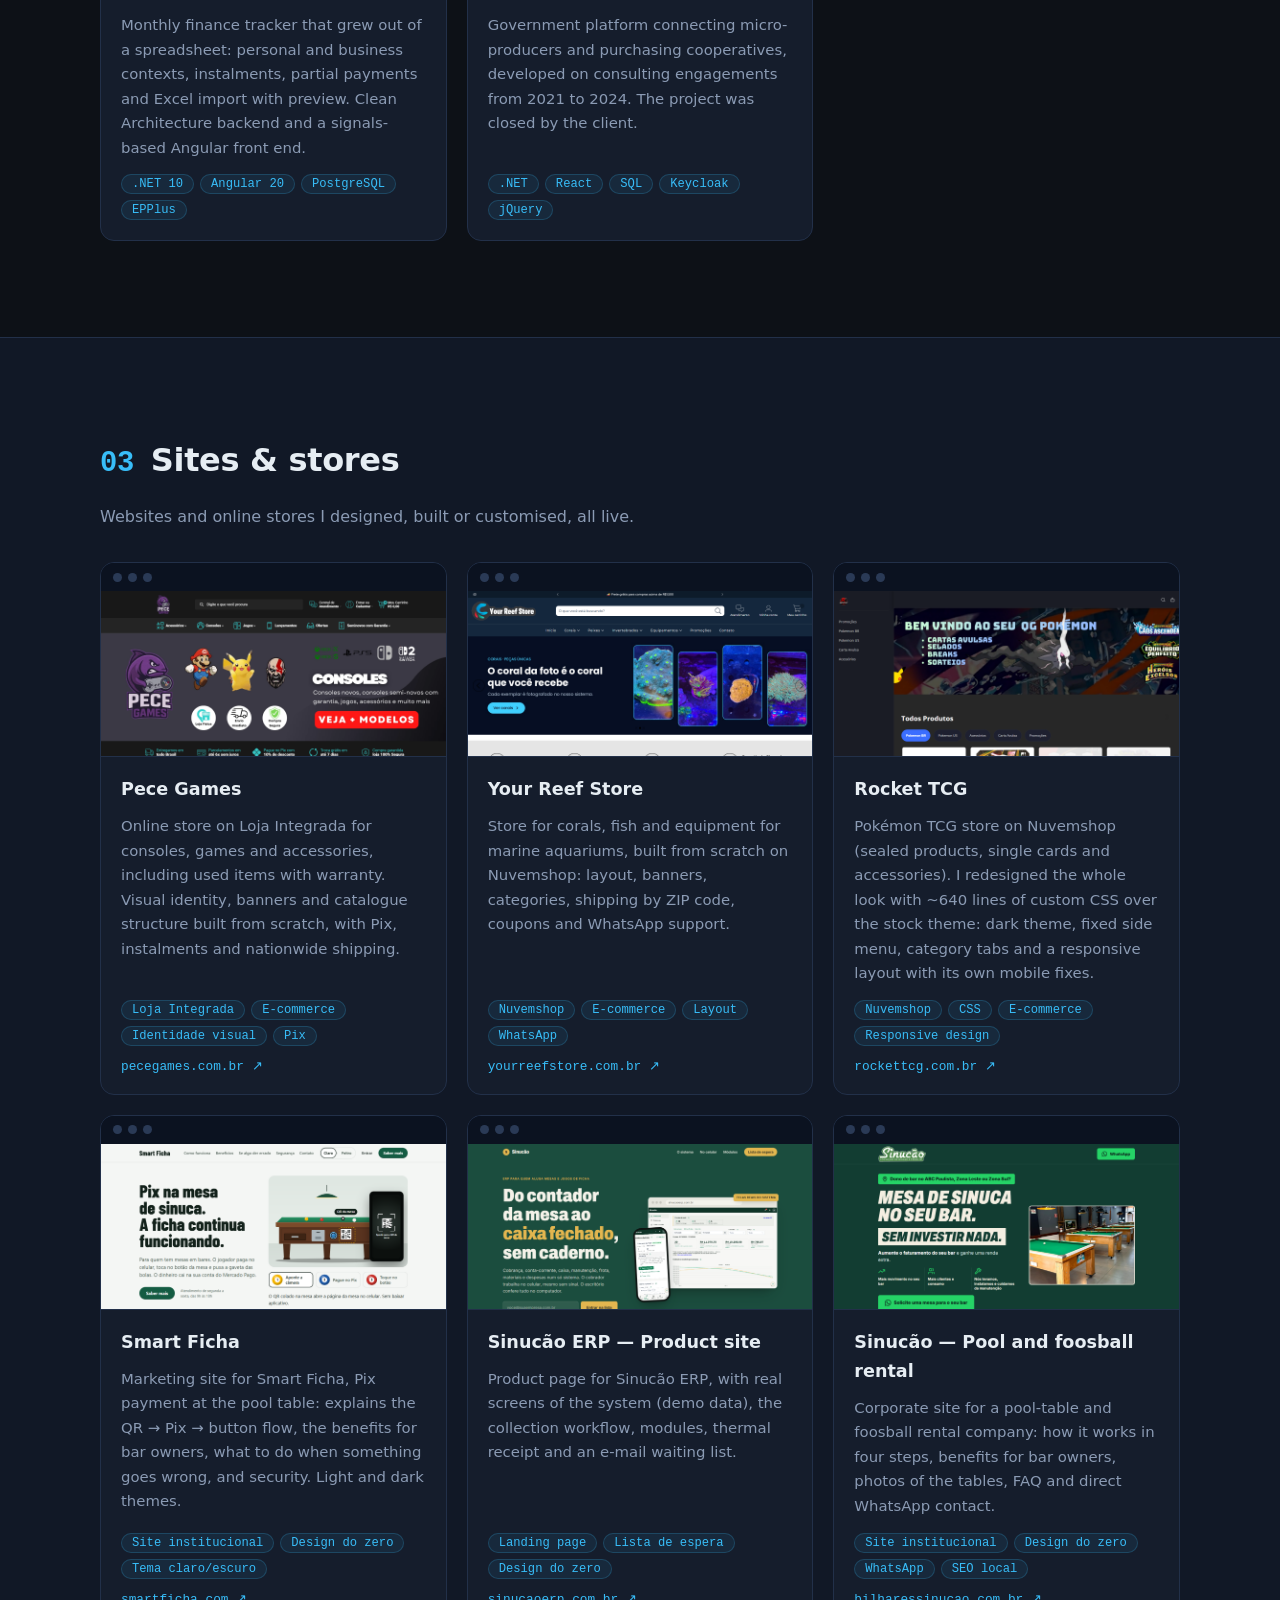
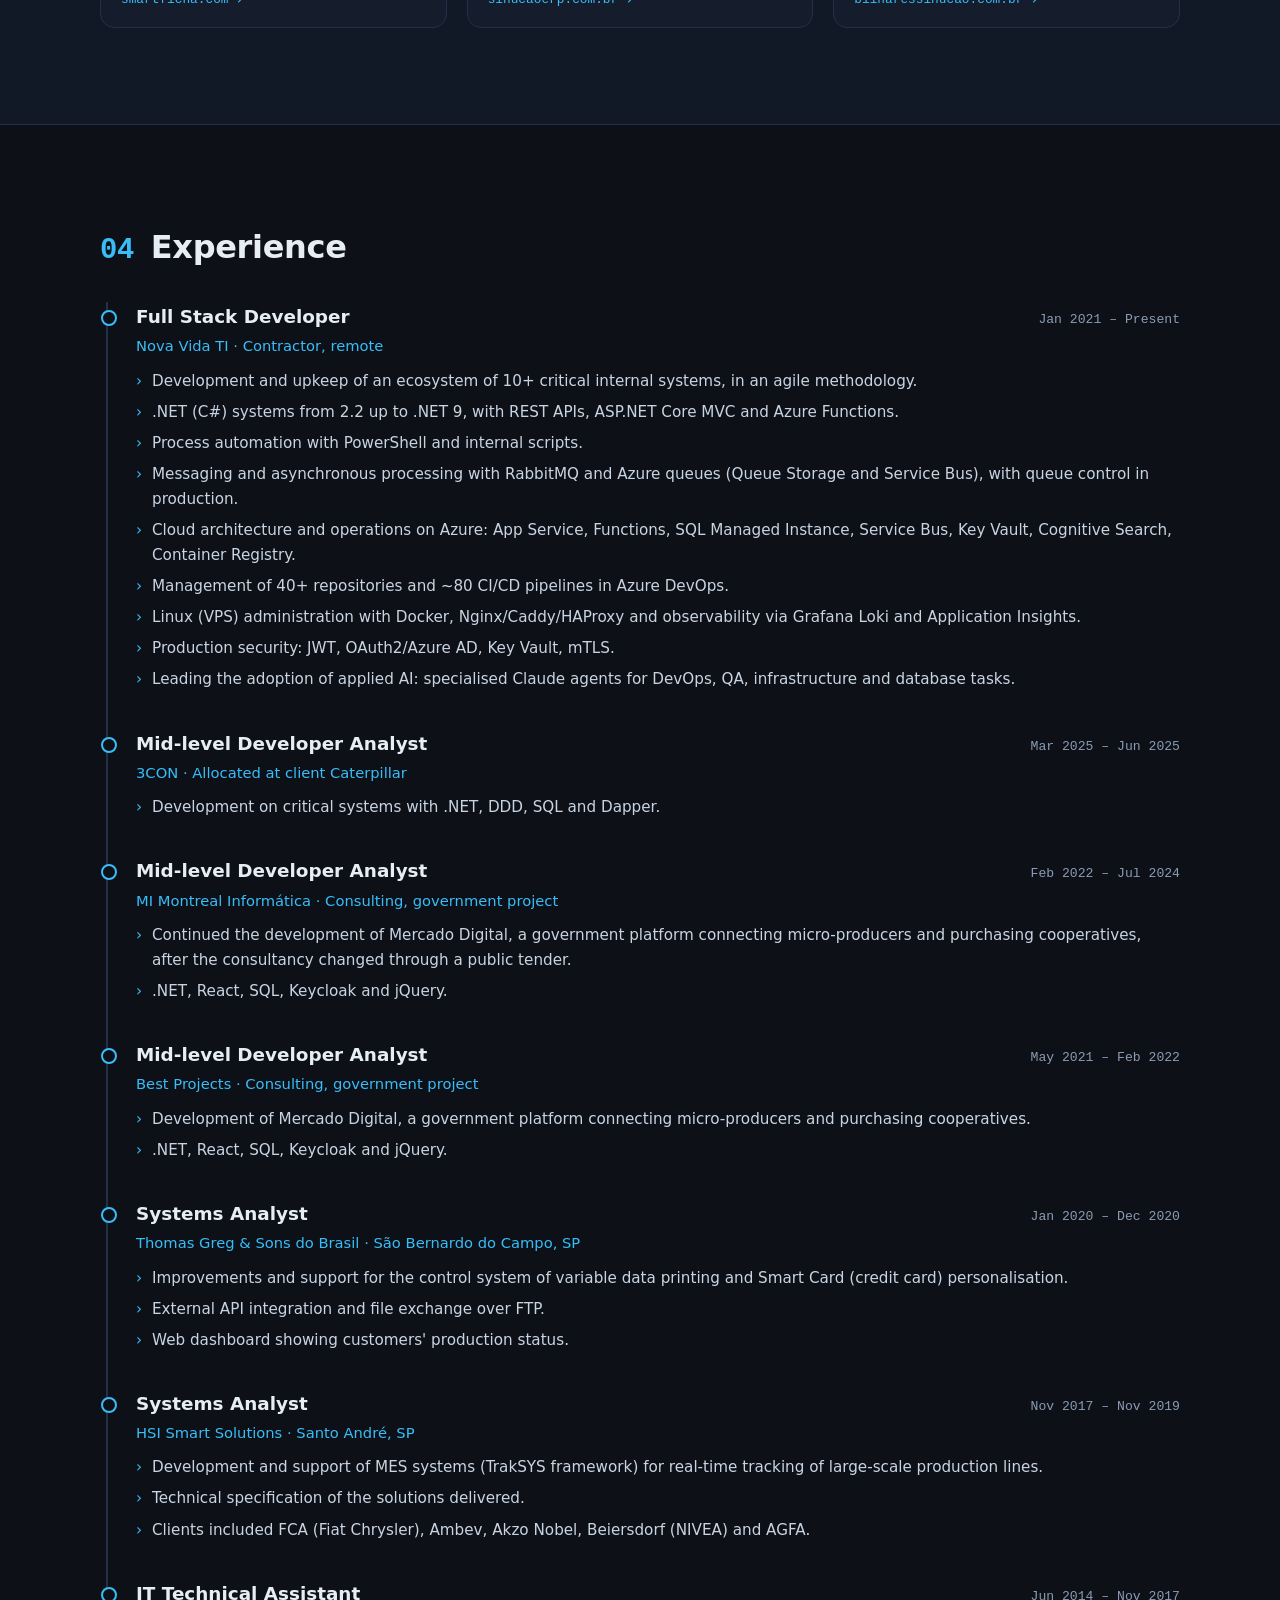
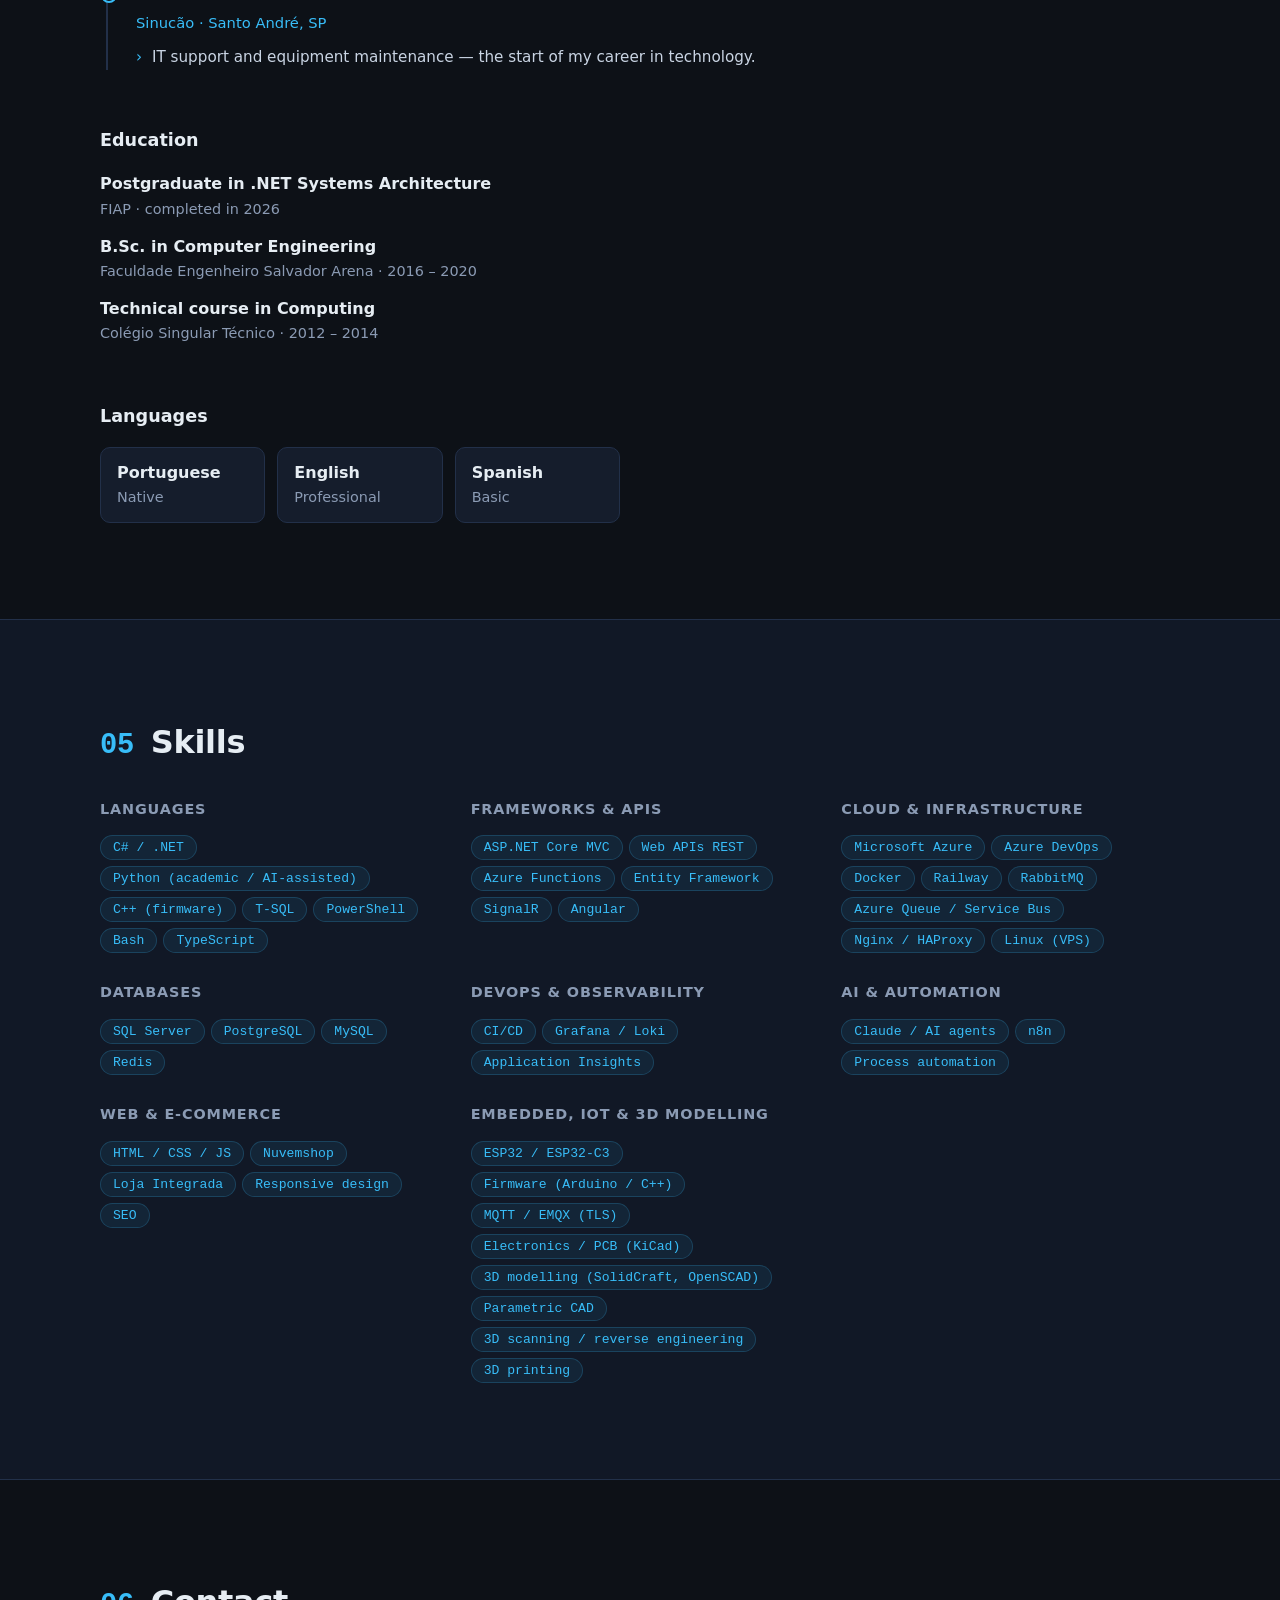
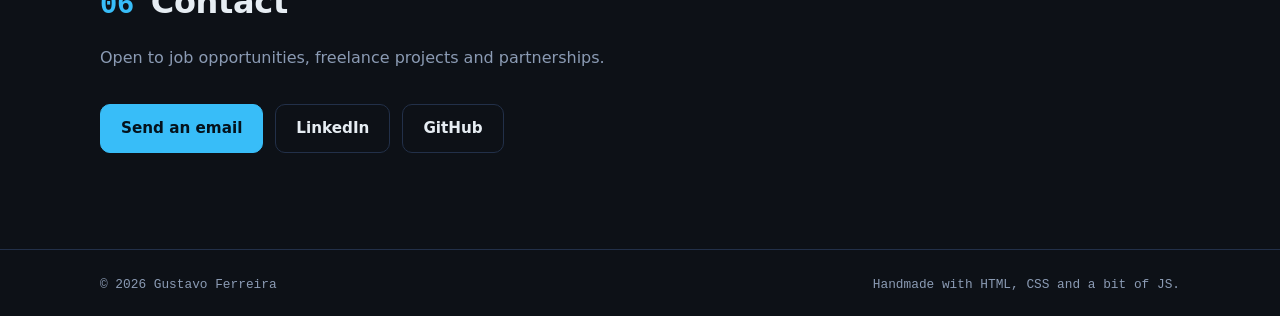
==== commit 10026b73: "RabbitMQ e filas do Azure como experiência profissional (site e currículos) Co-Authored-By: Claude S" ====
--- a/index.html
+++ b/index.html
@@ -260,6 +260,7 @@
             <li data-en="Development and upkeep of an ecosystem of 10+ critical internal systems, in an agile methodology.">Desenvolvimento e sustentação de um ecossistema com mais de 10 sistemas internos críticos, em metodologia ágil.</li>
             <li data-en=".NET (C#) systems from 2.2 up to .NET 9, with REST APIs, ASP.NET Core MVC and Azure Functions.">Sistemas em .NET (C#), da versão 2.2 até .NET 9, com APIs REST, ASP.NET Core MVC e Azure Functions.</li>
             <li data-en="Process automation with PowerShell and internal scripts.">Automação de processos com PowerShell e scripts internos.</li>
+            <li data-en="Messaging and asynchronous processing with RabbitMQ and Azure queues (Queue Storage and Service Bus), with queue control in production.">Mensageria e processamento assíncrono com RabbitMQ e filas do Azure (Queue Storage e Service Bus), com controle das filas em produção.</li>
             <li data-en="Cloud architecture and operations on Azure: App Service, Functions, SQL Managed Instance, Service Bus, Key Vault, Cognitive Search, Container Registry.">Arquitetura e operação de infraestrutura em nuvem (Azure): App Service, Functions, SQL Managed Instance, Service Bus, Key Vault, Cognitive Search, Container Registry.</li>
             <li data-en="Management of 40+ repositories and ~80 CI/CD pipelines in Azure DevOps.">Gestão de mais de 40 repositórios e cerca de 80 pipelines de CI/CD no Azure DevOps.</li>
             <li data-en="Linux (VPS) administration with Docker, Nginx/Caddy/HAProxy and observability via Grafana Loki and Application Insights.">Administração de servidores Linux (VPS) com Docker, Nginx/Caddy/HAProxy e observabilidade via Grafana Loki e Application Insights.</li>
@@ -364,7 +365,7 @@
       <div class="skills">
         <div><h3 data-en="Languages">Linguagens</h3><ul class="tags"><li>C# / .NET</li><li data-en="Python (academic / AI-assisted)">Python (acadêmico / com apoio de IA)</li><li data-en="C++ (firmware)">C++ (firmware)</li><li>T-SQL</li><li>PowerShell</li><li>Bash</li><li>TypeScript</li></ul></div>
         <div><h3>Frameworks &amp; APIs</h3><ul class="tags"><li>ASP.NET Core MVC</li><li>Web APIs REST</li><li>Azure Functions</li><li>Entity Framework</li><li>SignalR</li><li>Angular</li></ul></div>
-        <div><h3>Cloud &amp; <span data-en="Infrastructure">Infraestrutura</span></h3><ul class="tags"><li>Microsoft Azure</li><li>Azure DevOps</li><li>Docker</li><li>Railway</li><li>Nginx / HAProxy</li><li>Linux (VPS)</li></ul></div>
+        <div><h3>Cloud &amp; <span data-en="Infrastructure">Infraestrutura</span></h3><ul class="tags"><li>Microsoft Azure</li><li>Azure DevOps</li><li>Docker</li><li>Railway</li><li>RabbitMQ</li><li>Azure Queue / Service Bus</li><li>Nginx / HAProxy</li><li>Linux (VPS)</li></ul></div>
         <div><h3 data-en="Databases">Bancos de dados</h3><ul class="tags"><li>SQL Server</li><li>PostgreSQL</li><li>MySQL</li><li>Redis</li></ul></div>
         <div><h3 data-en="DevOps &amp; Observability">DevOps &amp; Observabilidade</h3><ul class="tags"><li>CI/CD</li><li>Grafana / Loki</li><li>Application Insights</li></ul></div>
         <div><h3 data-en="AI &amp; Automation">IA &amp; Automação</h3><ul class="tags"><li>Claude / <span data-en="AI agents">Agentes de IA</span></li><li>n8n</li><li data-en="Process automation">Automação de processos</li></ul></div>
